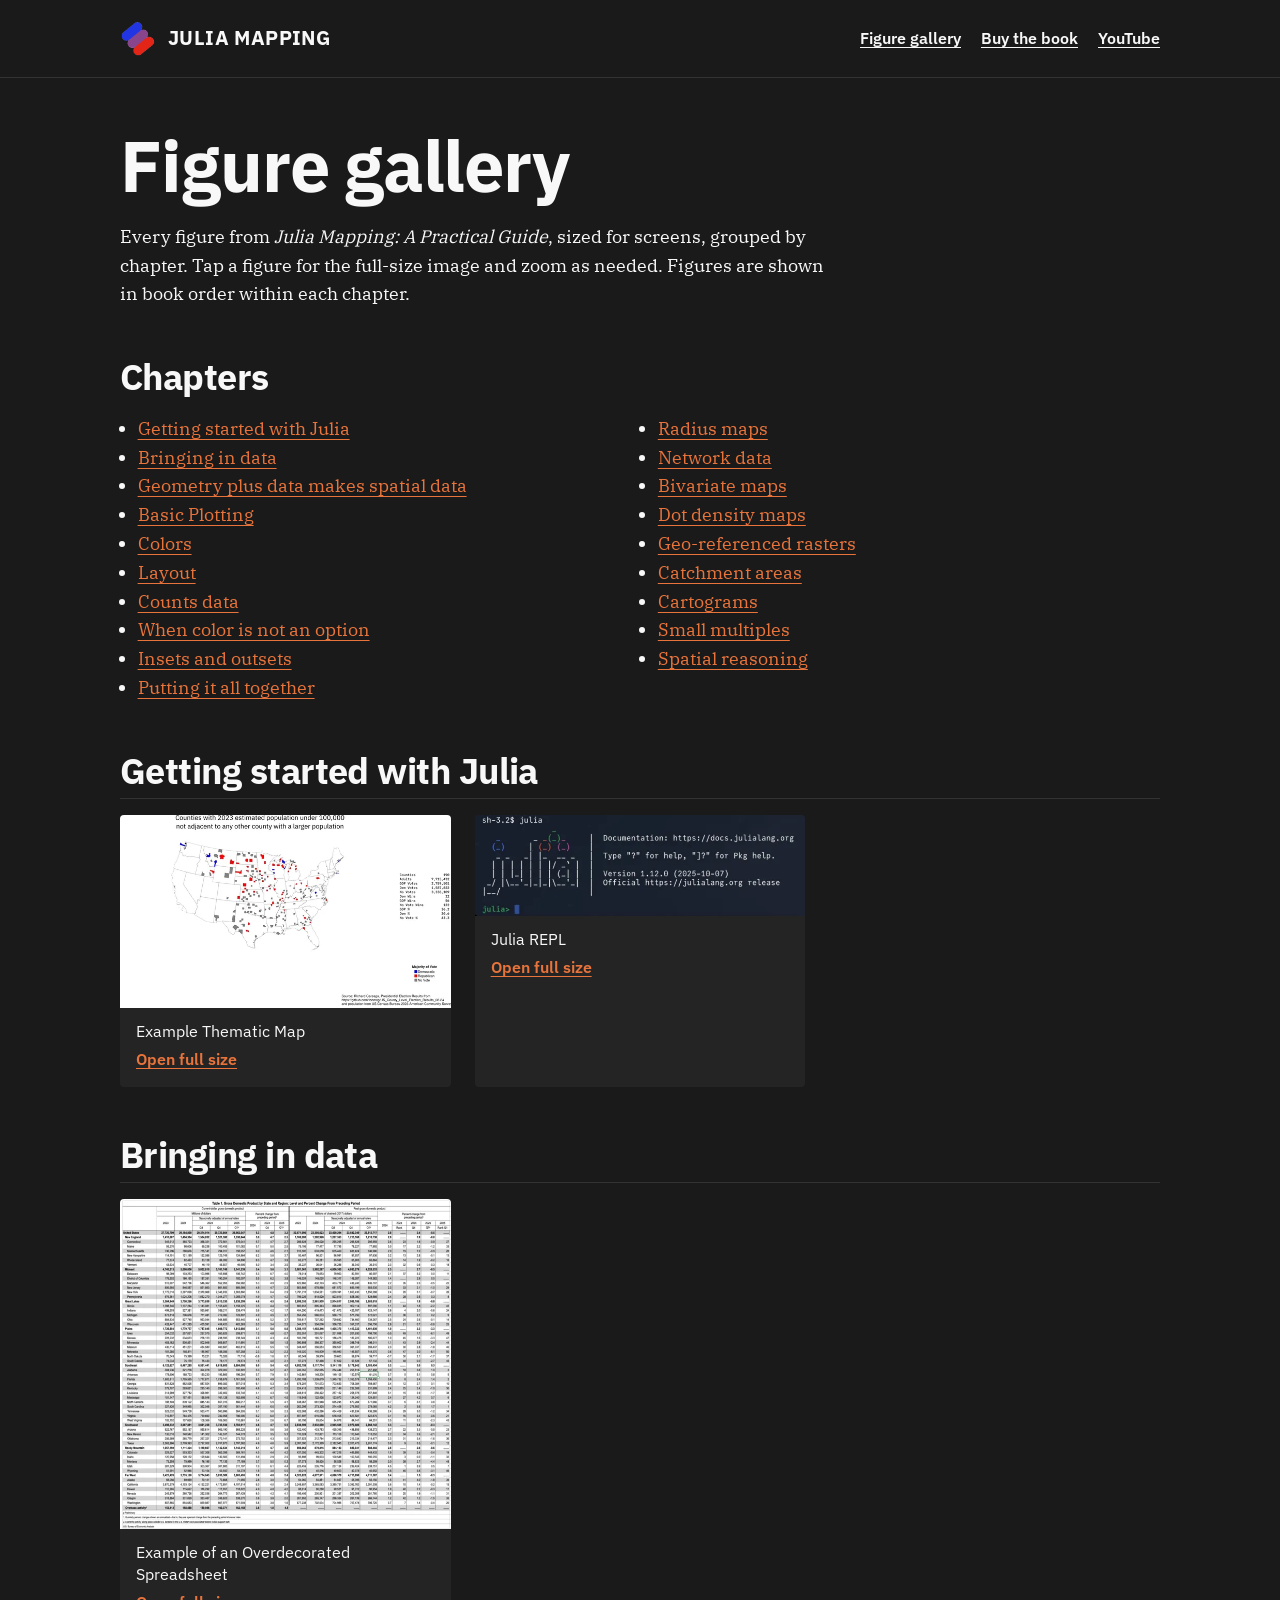
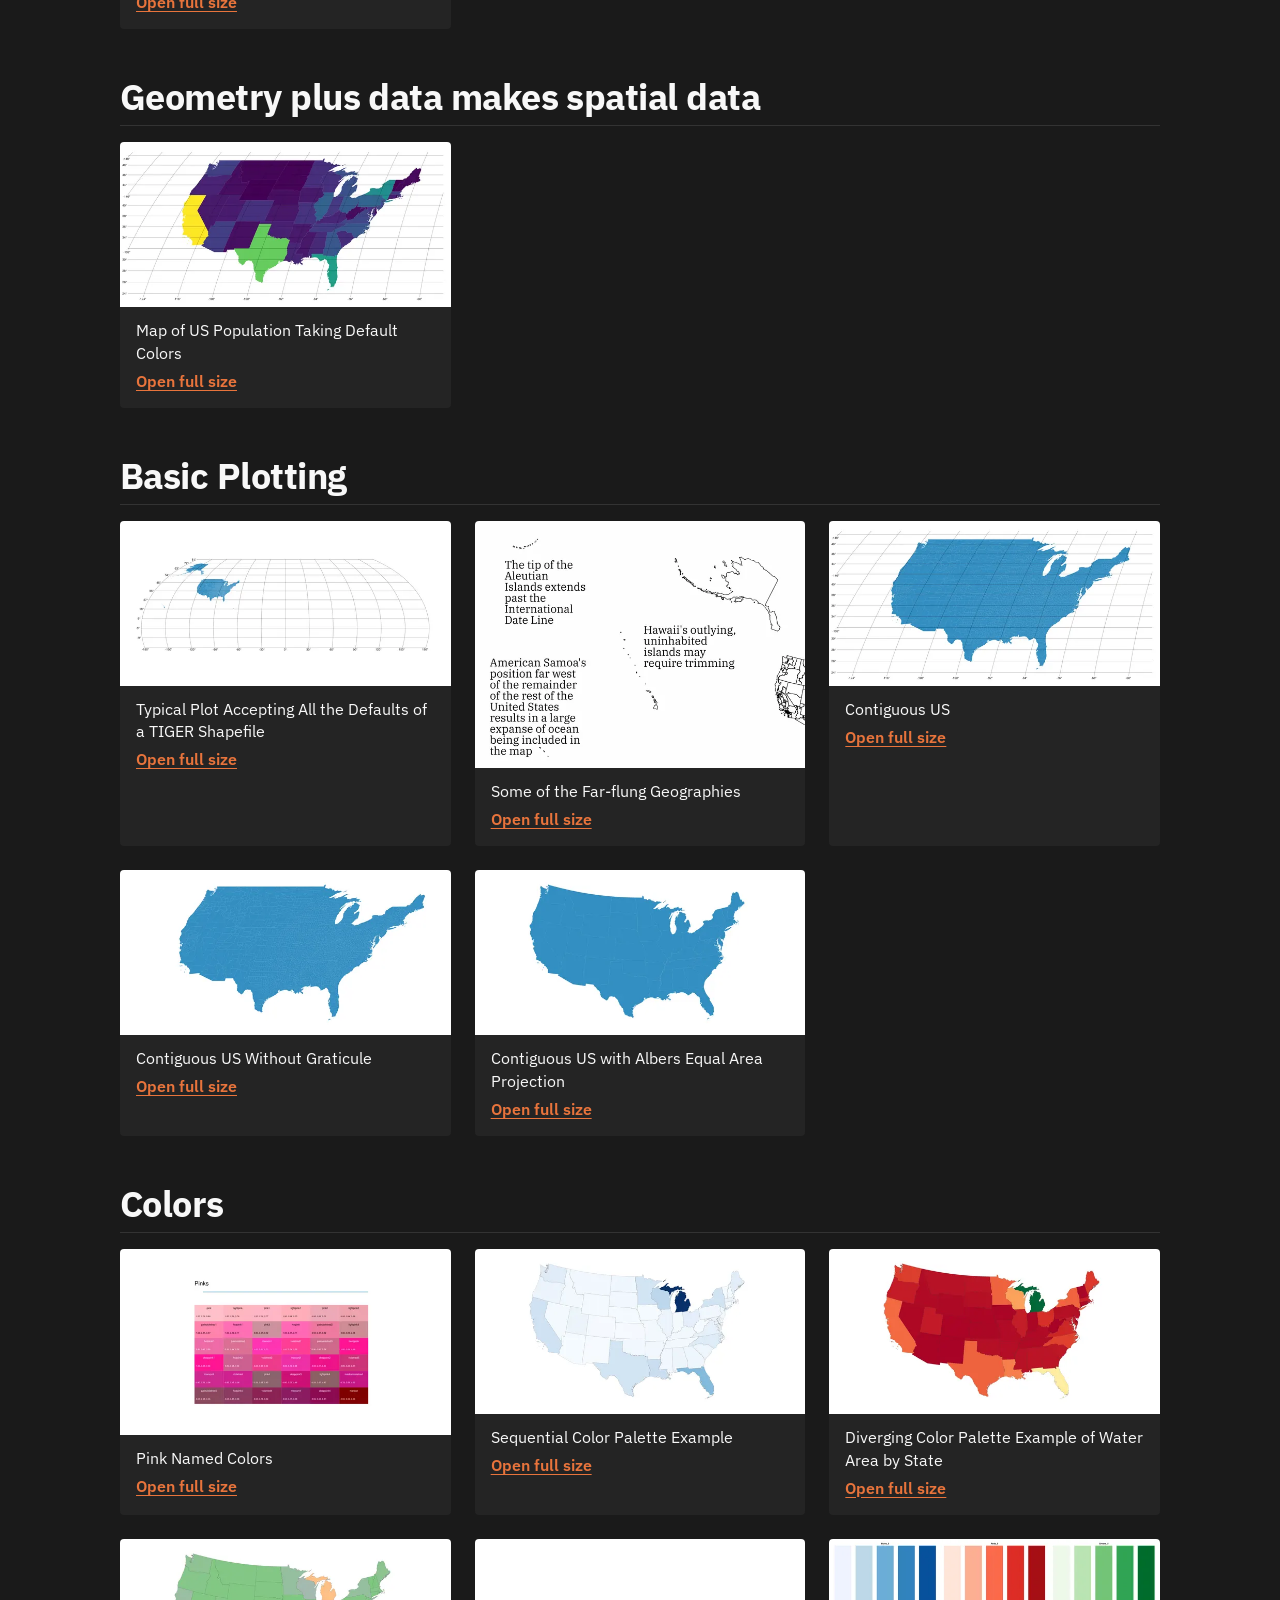
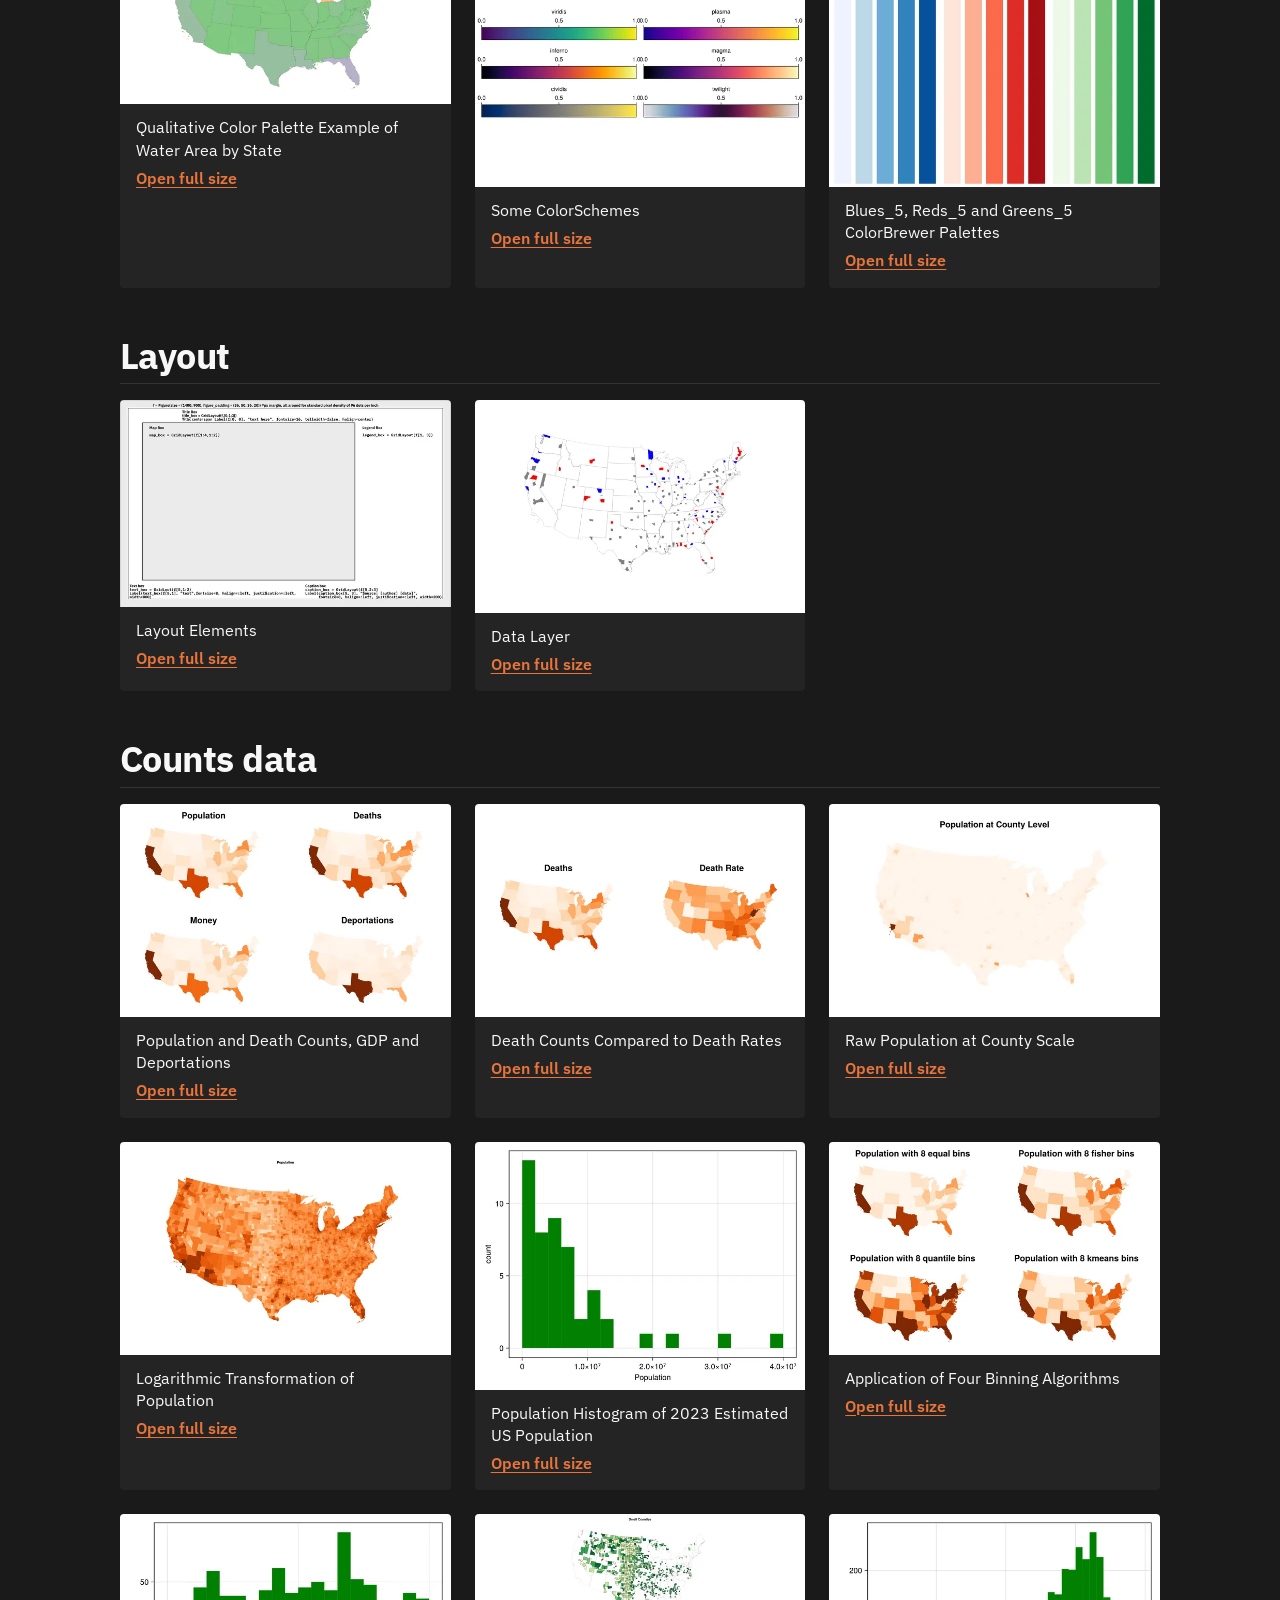
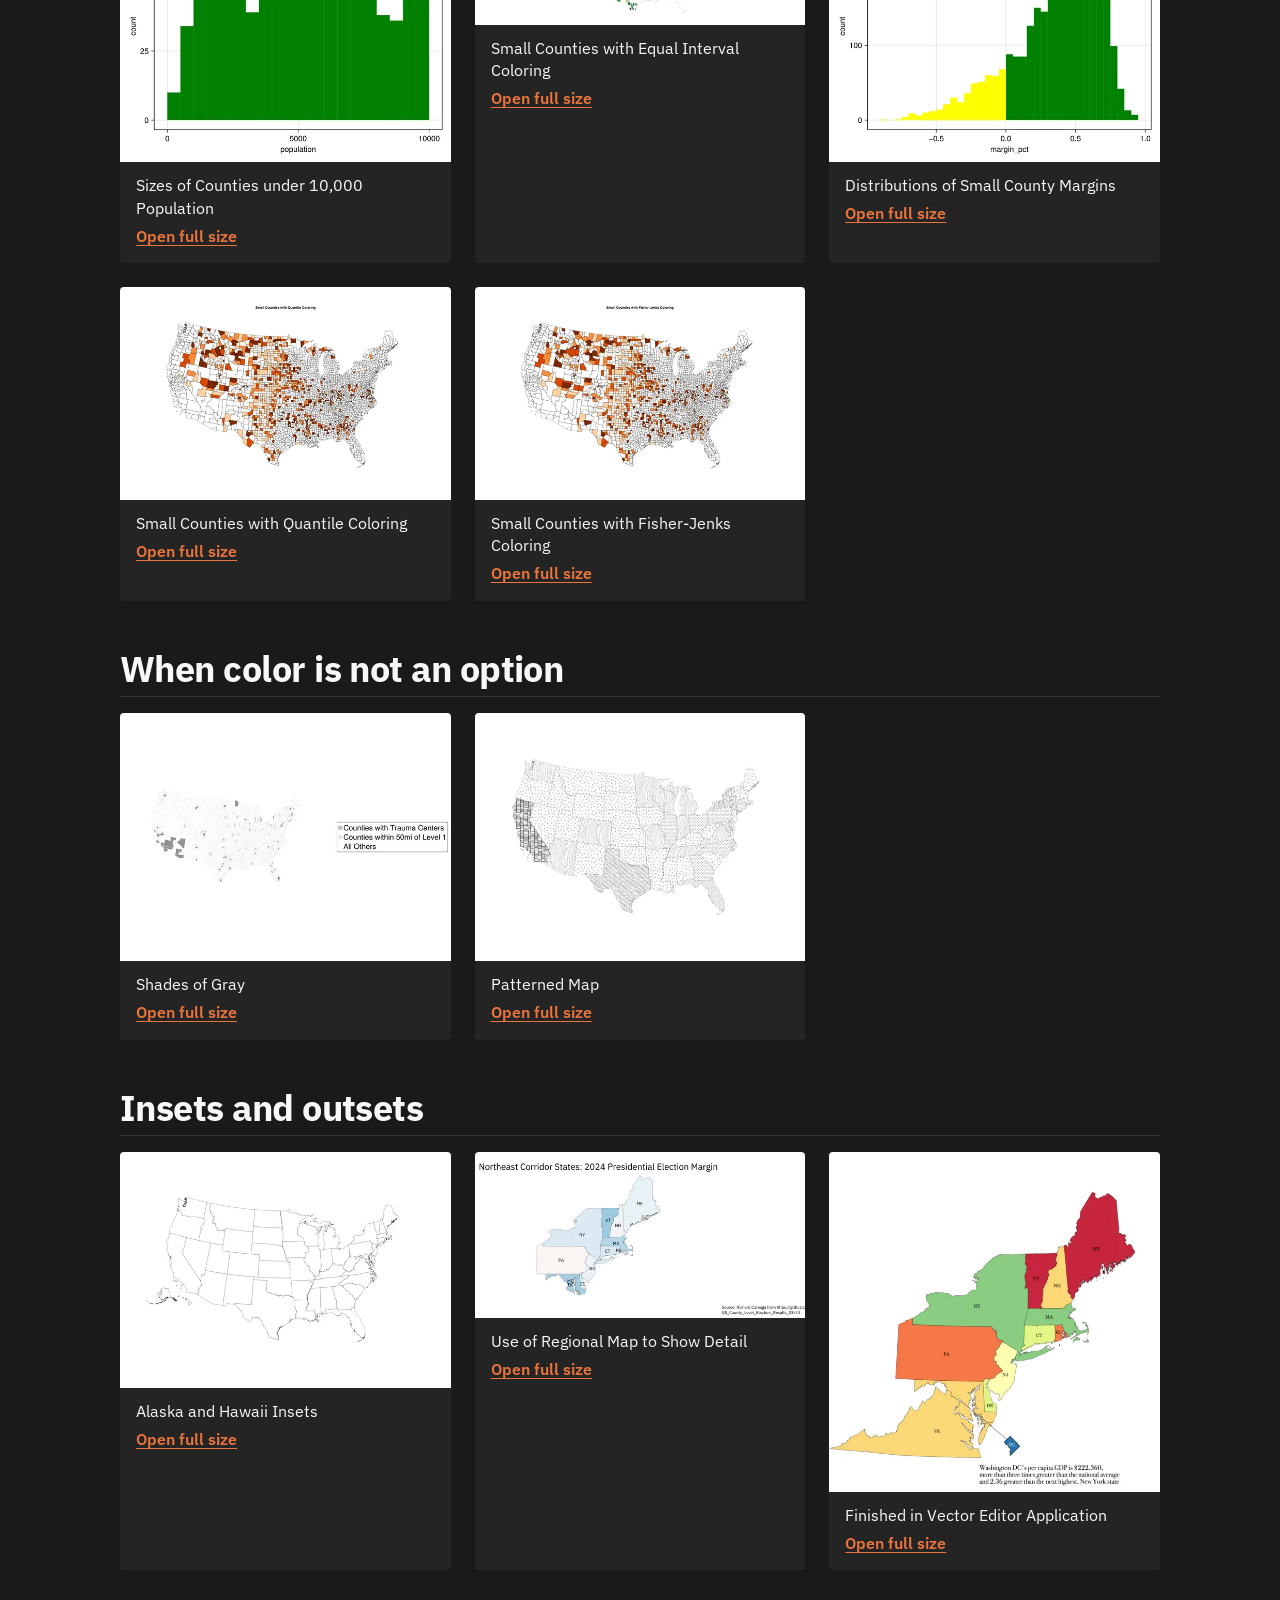
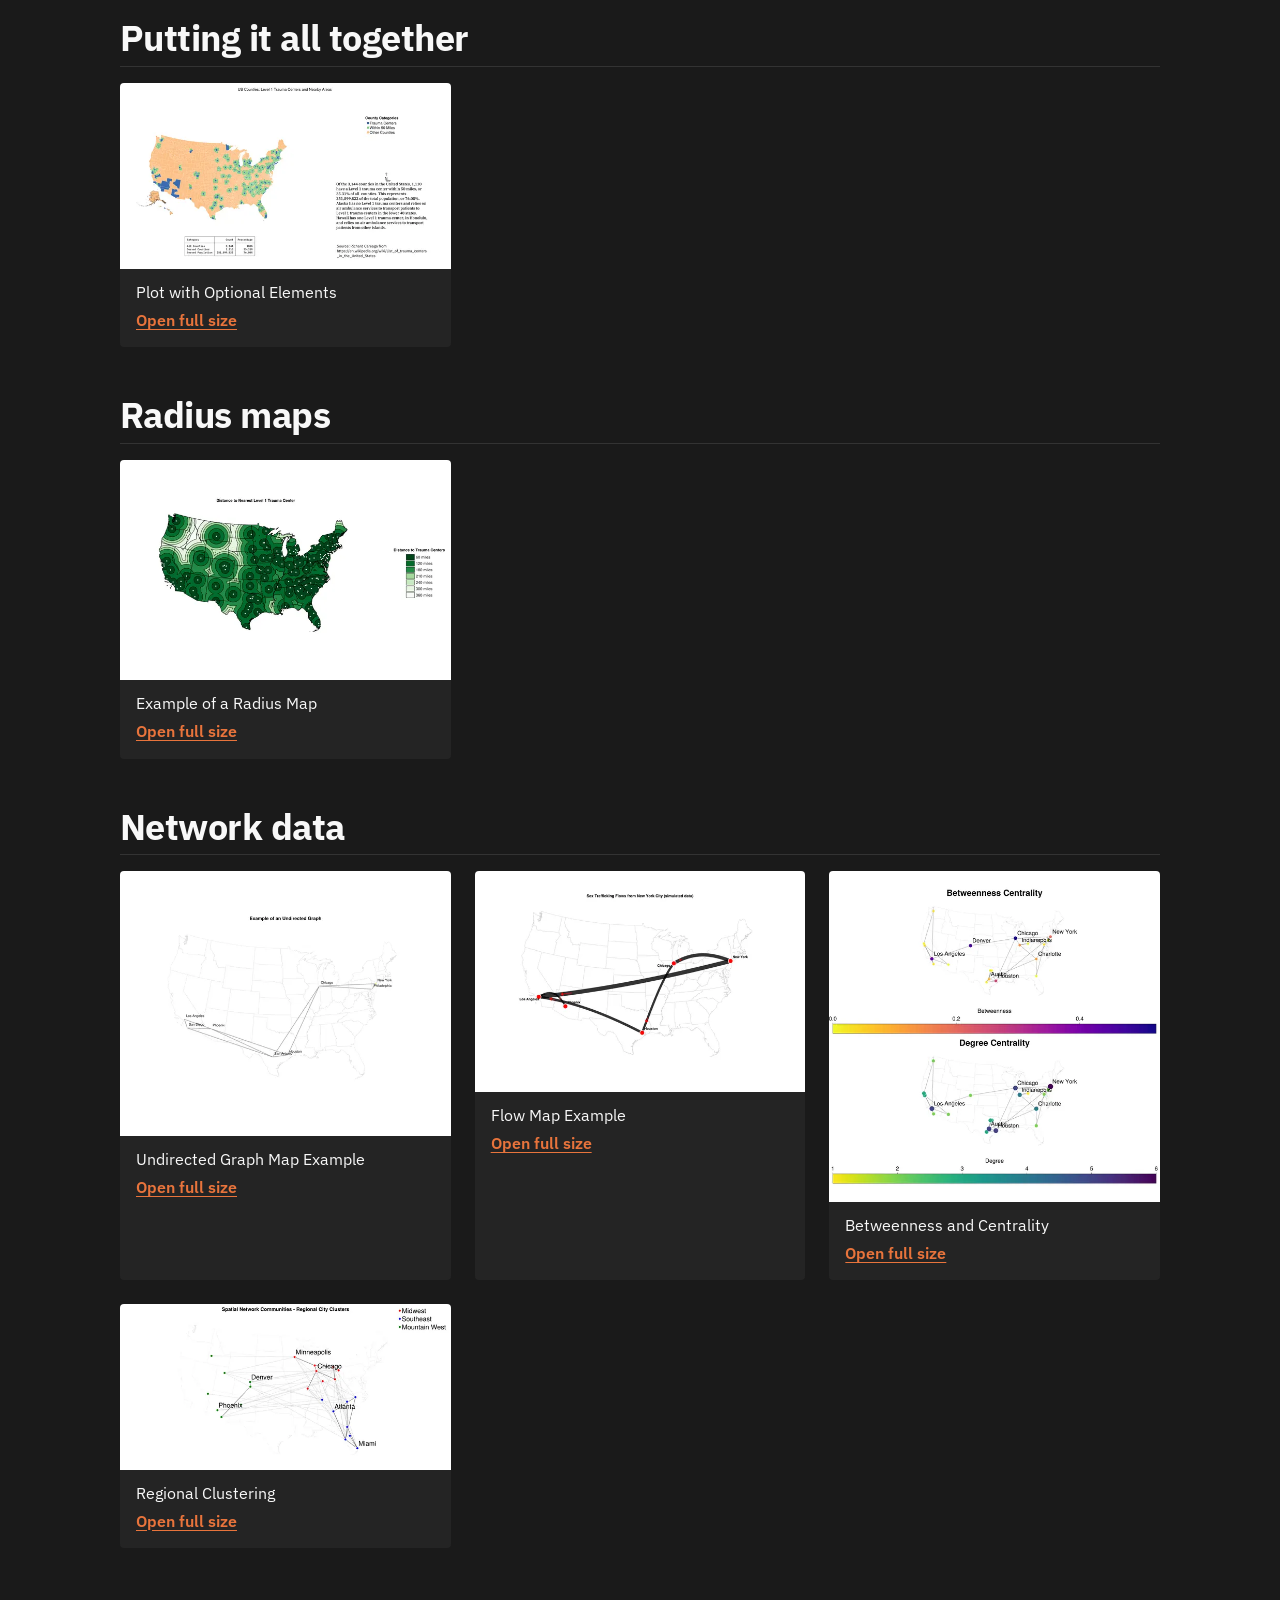
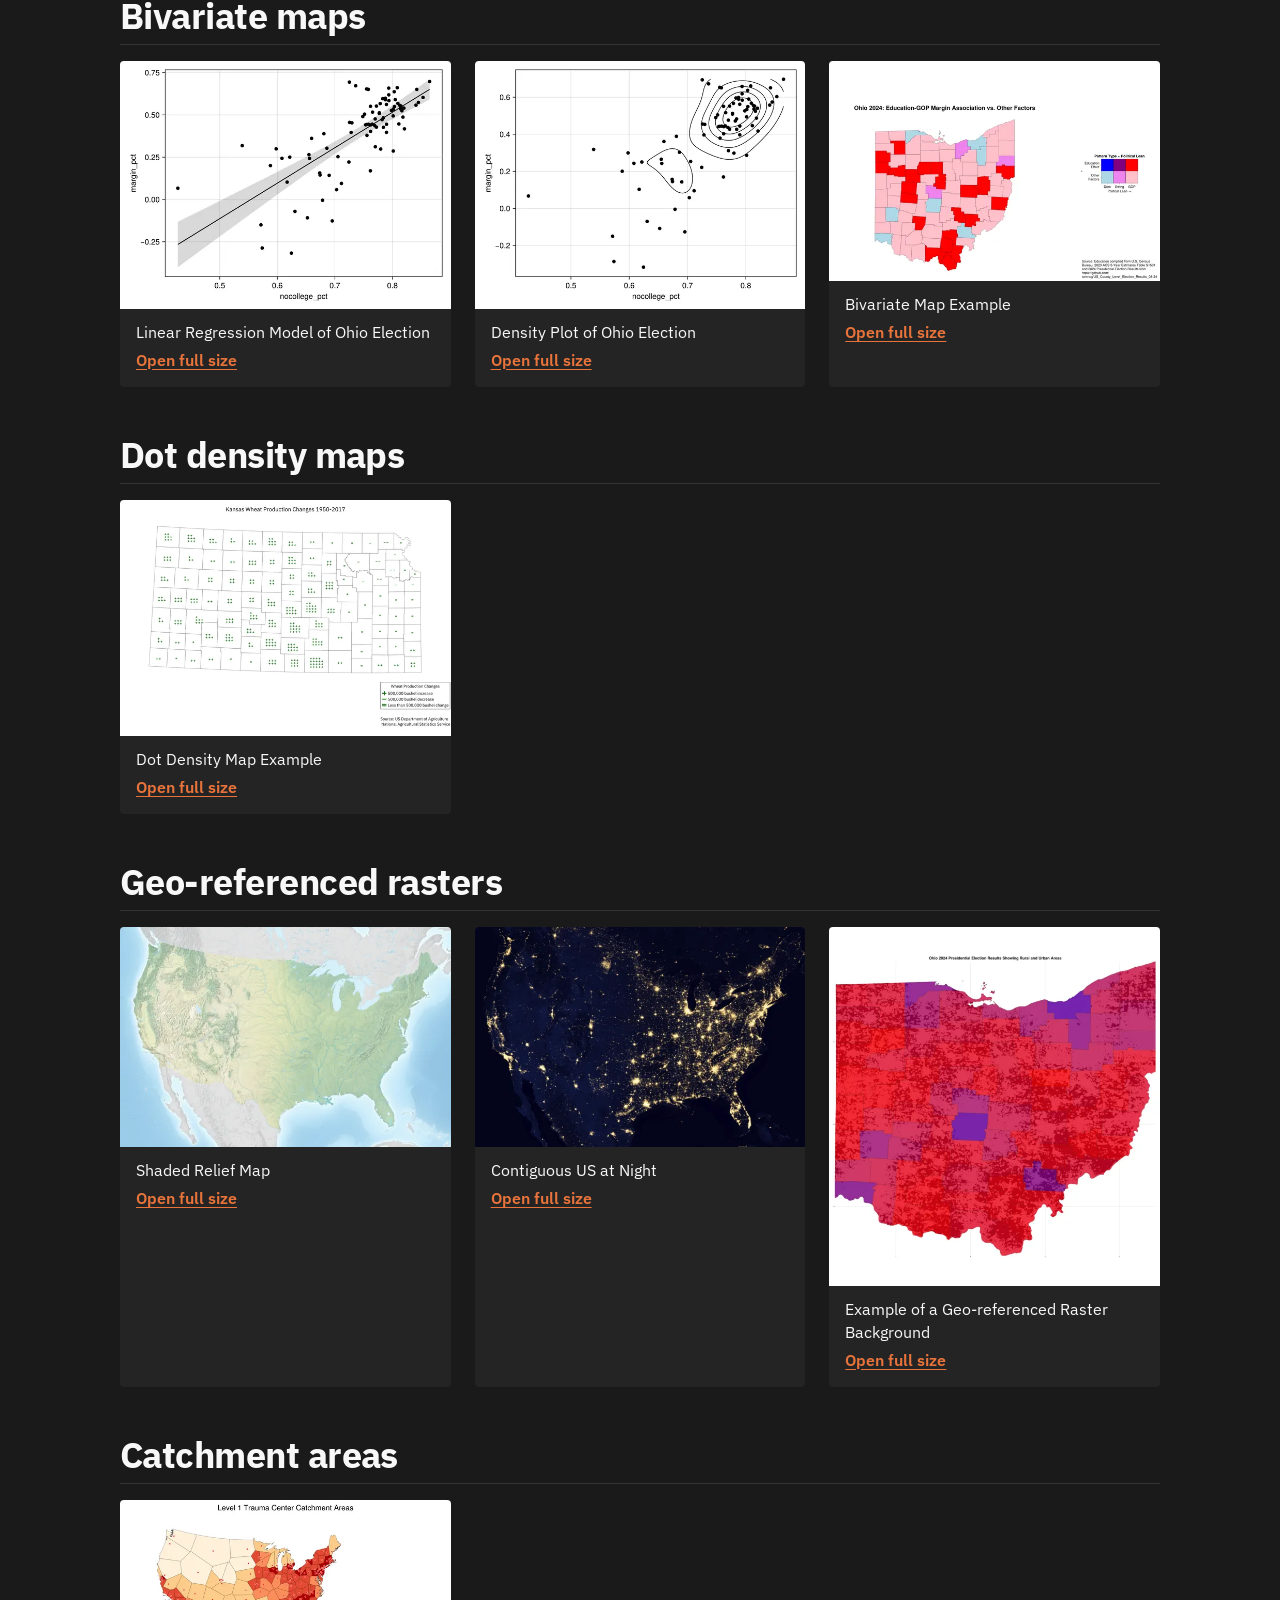
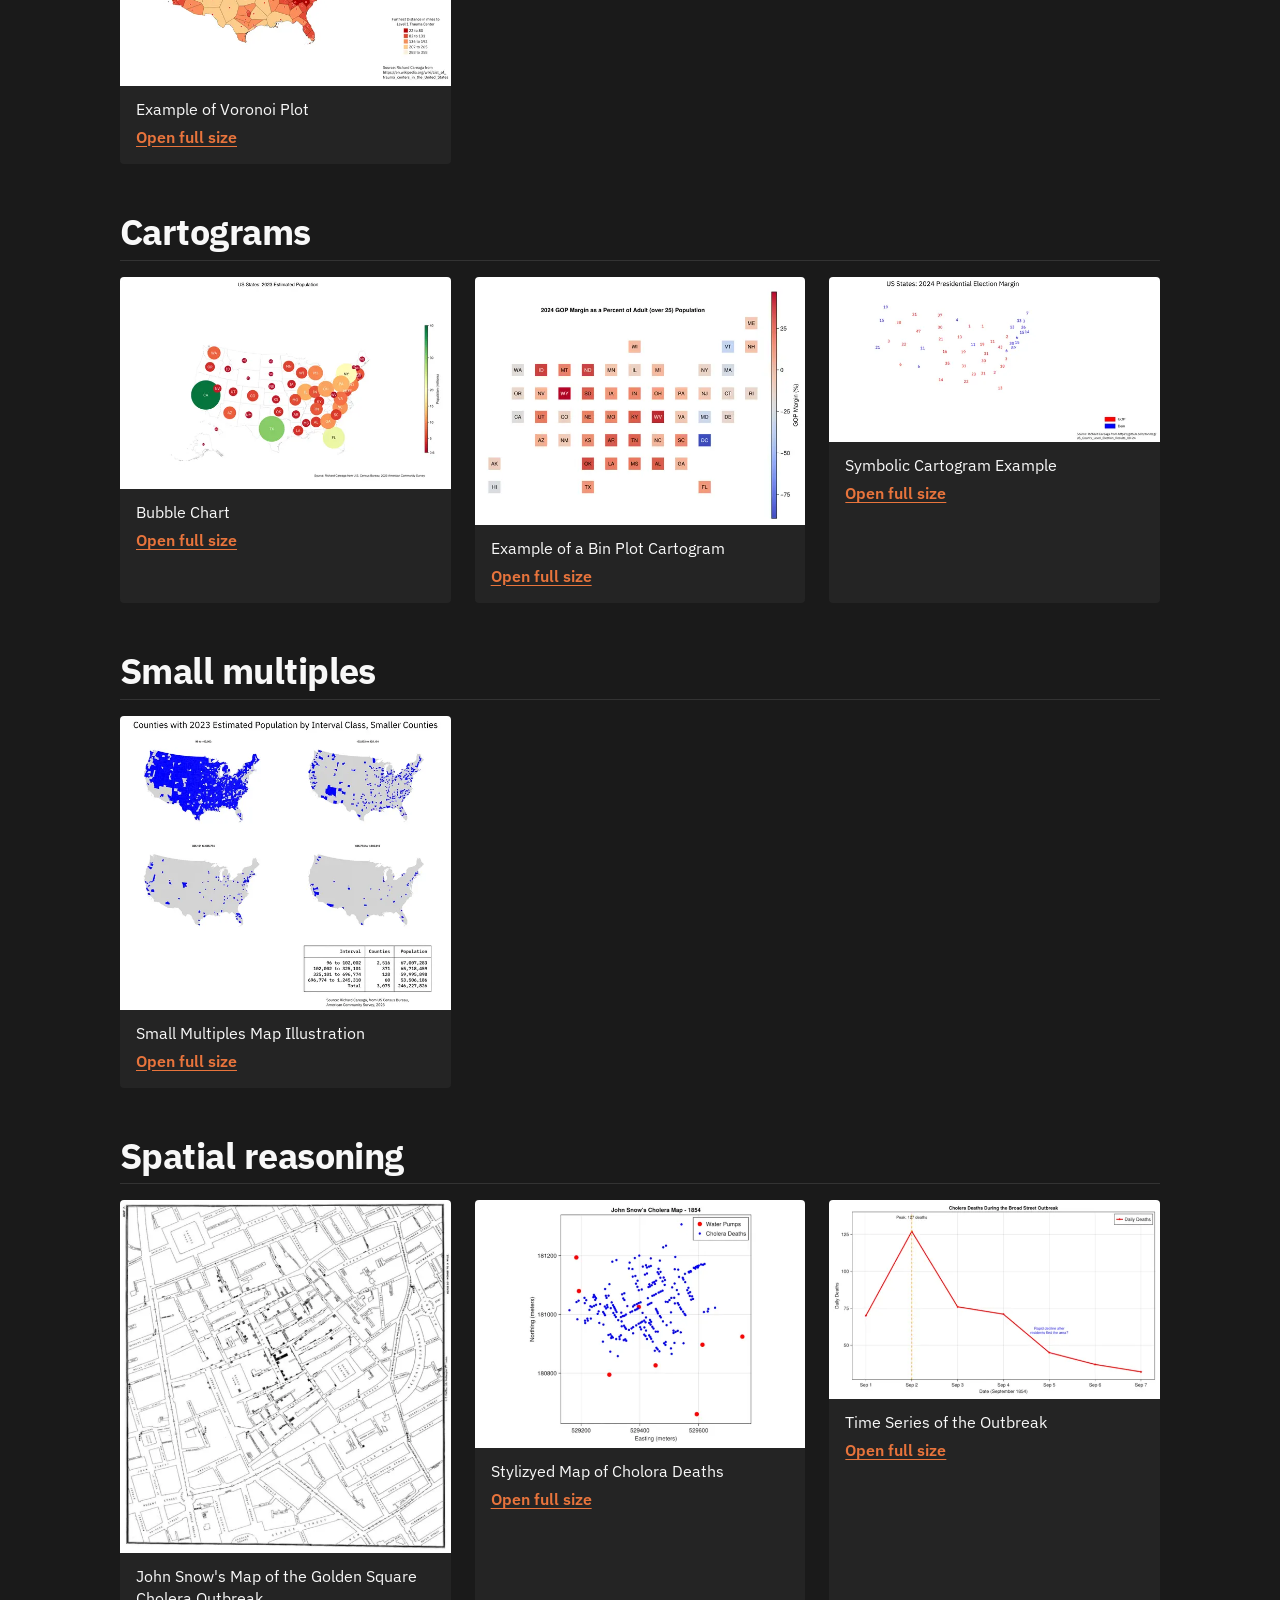
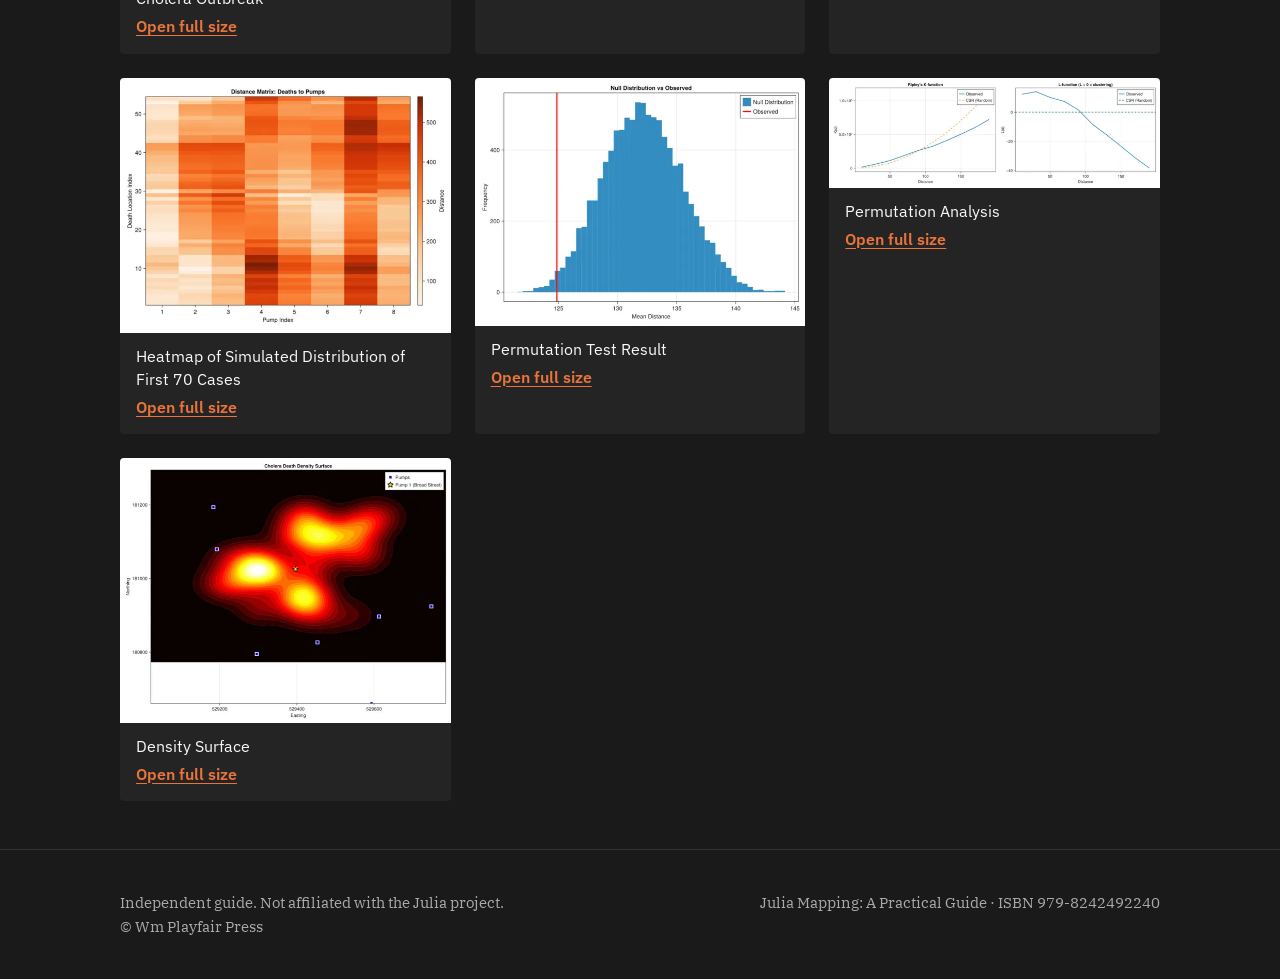
==== gallery.html @ 35c68e43 "Initial site: home page and figure gallery" ====
<!doctype html>
<html lang="en"><head><meta charset="utf-8">
<meta name="viewport" content="width=device-width,initial-scale=1">
<title>Figure gallery | Julia Mapping</title>
<meta name="description" content="Full-size figures from Julia Mapping: A Practical Guide, for readers who find the maps hard to see on a Kindle.">
<link rel="stylesheet" href="style.css">
<link rel="icon" href="img/mark.png">
</head><body>
<header class="top"><div class="wrap">
<a class="brand" href="index.html"><img src="img/mark.png" alt="">Julia Mapping</a>
<nav aria-label="Main"><a href="gallery.html">Figure gallery</a><a href="https://www.amazon.com/dp/B0GF22VCHV">Buy the book</a><a href="https://www.youtube.com/@JuliaMapping">YouTube</a></nav>
</div></header>
<main class="wrap">
<h1>Figure gallery</h1>
<p class="intro">Every figure from <em>Julia Mapping: A Practical Guide</em>, sized for screens, grouped by chapter. Tap a figure for the full-size image and zoom as needed. Figures are shown in book order within each chapter.</p>
<h2>Chapters</h2><ul class="toc"><li><a href="#getting-started-with-julia">Getting started with Julia</a></li><li><a href="#bringing-in-data">Bringing in data</a></li><li><a href="#geometry-plus-data-makes-spatial-data">Geometry plus data makes spatial data</a></li><li><a href="#basic-plotting">Basic Plotting</a></li><li><a href="#colors">Colors</a></li><li><a href="#layout">Layout</a></li><li><a href="#counts-data">Counts data</a></li><li><a href="#when-color-is-not-an-option">When color is not an option</a></li><li><a href="#insets-and-outsets">Insets and outsets</a></li><li><a href="#putting-it-all-together">Putting it all together</a></li><li><a href="#radius-maps">Radius maps</a></li><li><a href="#network-data">Network data</a></li><li><a href="#bivariate-maps">Bivariate maps</a></li><li><a href="#dot-density-maps">Dot density maps</a></li><li><a href="#geo-referenced-rasters">Geo-referenced rasters</a></li><li><a href="#catchment-areas">Catchment areas</a></li><li><a href="#cartograms">Cartograms</a></li><li><a href="#small-multiples">Small multiples</a></li><li><a href="#spatial-reasoning">Spatial reasoning</a></li></ul>
<section class="chapter" id="getting-started-with-julia"><h2>Getting started with Julia</h2><ul class="grid"><li><figure><a href="img/full/fig2.webp"><img src="img/thumb/fig2.webp" alt="Example Thematic Map" loading="lazy" width="640" height="373"></a>
<figcaption>Example Thematic Map<a href="img/full/fig2.webp">Open full size</a></figcaption></figure></li><li><figure><a href="img/full/fig3.webp"><img src="img/thumb/fig3.webp" alt="Julia REPL" loading="lazy" width="640" height="195"></a>
<figcaption>Julia REPL<a href="img/full/fig3.webp">Open full size</a></figcaption></figure></li></ul></section><section class="chapter" id="bringing-in-data"><h2>Bringing in data</h2><ul class="grid"><li><figure><a href="img/full/fig4.webp"><img src="img/thumb/fig4.webp" alt="Example of an Overdecorated Spreadsheet" loading="lazy" width="640" height="638"></a>
<figcaption>Example of an Overdecorated Spreadsheet<a href="img/full/fig4.webp">Open full size</a></figcaption></figure></li></ul></section><section class="chapter" id="geometry-plus-data-makes-spatial-data"><h2>Geometry plus data makes spatial data</h2><ul class="grid"><li><figure><a href="img/full/fig5.webp"><img src="img/thumb/fig5.webp" alt="Map of US Population Taking Default Colors" loading="lazy" width="640" height="320"></a>
<figcaption>Map of US Population Taking Default Colors<a href="img/full/fig5.webp">Open full size</a></figcaption></figure></li></ul></section><section class="chapter" id="basic-plotting"><h2>Basic Plotting</h2><ul class="grid"><li><figure><a href="img/full/fig6.webp"><img src="img/thumb/fig6.webp" alt="Typical Plot Accepting All the Defaults of a TIGER Shapefile" loading="lazy" width="640" height="320"></a>
<figcaption>Typical Plot Accepting All the Defaults of a TIGER Shapefile<a href="img/full/fig6.webp">Open full size</a></figcaption></figure></li><li><figure><a href="img/full/fig7.webp"><img src="img/thumb/fig7.webp" alt="Some of the Far-flung Geographies" loading="lazy" width="640" height="478"></a>
<figcaption>Some of the Far-flung Geographies<a href="img/full/fig7.webp">Open full size</a></figcaption></figure></li><li><figure><a href="img/full/fig8.webp"><img src="img/thumb/fig8.webp" alt="Contiguous US" loading="lazy" width="640" height="320"></a>
<figcaption>Contiguous US<a href="img/full/fig8.webp">Open full size</a></figcaption></figure></li><li><figure><a href="img/full/fig9.webp"><img src="img/thumb/fig9.webp" alt="Contiguous US Without Graticule" loading="lazy" width="640" height="320"></a>
<figcaption>Contiguous US Without Graticule<a href="img/full/fig9.webp">Open full size</a></figcaption></figure></li><li><figure><a href="img/full/fig10.webp"><img src="img/thumb/fig10.webp" alt="Contiguous US with Albers Equal Area Projection" loading="lazy" width="640" height="320"></a>
<figcaption>Contiguous US with Albers Equal Area Projection<a href="img/full/fig10.webp">Open full size</a></figcaption></figure></li></ul></section><section class="chapter" id="colors"><h2>Colors</h2><ul class="grid"><li><figure><a href="img/full/fig13.webp"><img src="img/thumb/fig13.webp" alt="Pink Named Colors" loading="lazy" width="640" height="360"></a>
<figcaption>Pink Named Colors<a href="img/full/fig13.webp">Open full size</a></figcaption></figure></li><li><figure><a href="img/full/fig14.webp"><img src="img/thumb/fig14.webp" alt="Sequential Color Palette Example" loading="lazy" width="640" height="320"></a>
<figcaption>Sequential Color Palette Example<a href="img/full/fig14.webp">Open full size</a></figcaption></figure></li><li><figure><a href="img/full/fig15.webp"><img src="img/thumb/fig15.webp" alt="Diverging Color Palette Example of Water Area by State" loading="lazy" width="640" height="320"></a>
<figcaption>Diverging Color Palette Example of Water Area by State<a href="img/full/fig15.webp">Open full size</a></figcaption></figure></li><li><figure><a href="img/full/fig16.webp"><img src="img/thumb/fig16.webp" alt="Qualitative Color Palette Example of Water Area by State" loading="lazy" width="640" height="320"></a>
<figcaption>Qualitative Color Palette Example of Water Area by State<a href="img/full/fig16.webp">Open full size</a></figcaption></figure></li><li><figure><a href="img/full/fig17.webp"><img src="img/thumb/fig17.webp" alt="Some ColorSchemes" loading="lazy" width="640" height="480"></a>
<figcaption>Some ColorSchemes<a href="img/full/fig17.webp">Open full size</a></figcaption></figure></li><li><figure><a href="img/full/fig18.webp"><img src="img/thumb/fig18.webp" alt="Blues_5, Reds_5 and Greens_5 ColorBrewer Palettes" loading="lazy" width="640" height="480"></a>
<figcaption>Blues_5, Reds_5 and Greens_5 ColorBrewer Palettes<a href="img/full/fig18.webp">Open full size</a></figcaption></figure></li></ul></section><section class="chapter" id="layout"><h2>Layout</h2><ul class="grid"><li><figure><a href="img/full/fig11.webp"><img src="img/thumb/fig11.webp" alt="Layout Elements" loading="lazy" width="640" height="400"></a>
<figcaption>Layout Elements<a href="img/full/fig11.webp">Open full size</a></figcaption></figure></li><li><figure><a href="img/full/fig12.webp"><img src="img/thumb/fig12.webp" alt="Data Layer" loading="lazy" width="640" height="412"></a>
<figcaption>Data Layer<a href="img/full/fig12.webp">Open full size</a></figcaption></figure></li></ul></section><section class="chapter" id="counts-data"><h2>Counts data</h2><ul class="grid"><li><figure><a href="img/full/fig19.webp"><img src="img/thumb/fig19.webp" alt="Population and Death Counts, GDP and Deportations" loading="lazy" width="640" height="412"></a>
<figcaption>Population and Death Counts, GDP and Deportations<a href="img/full/fig19.webp">Open full size</a></figcaption></figure></li><li><figure><a href="img/full/fig20.webp"><img src="img/thumb/fig20.webp" alt="Death Counts Compared to Death Rates" loading="lazy" width="640" height="412"></a>
<figcaption>Death Counts Compared to Death Rates<a href="img/full/fig20.webp">Open full size</a></figcaption></figure></li><li><figure><a href="img/full/fig21.webp"><img src="img/thumb/fig21.webp" alt="Raw Population at County Scale" loading="lazy" width="640" height="412"></a>
<figcaption>Raw Population at County Scale<a href="img/full/fig21.webp">Open full size</a></figcaption></figure></li><li><figure><a href="img/full/fig22.webp"><img src="img/thumb/fig22.webp" alt="Logarithmic Transformation of Population" loading="lazy" width="640" height="412"></a>
<figcaption>Logarithmic Transformation of Population<a href="img/full/fig22.webp">Open full size</a></figcaption></figure></li><li><figure><a href="img/full/fig23.webp"><img src="img/thumb/fig23.webp" alt="Population Histogram of 2023 Estimated US Population" loading="lazy" width="640" height="480"></a>
<figcaption>Population Histogram of 2023 Estimated US Population<a href="img/full/fig23.webp">Open full size</a></figcaption></figure></li><li><figure><a href="img/full/fig24.webp"><img src="img/thumb/fig24.webp" alt="Application of Four Binning Algorithms" loading="lazy" width="640" height="412"></a>
<figcaption>Application of Four Binning Algorithms<a href="img/full/fig24.webp">Open full size</a></figcaption></figure></li><li><figure><a href="img/full/fig25.webp"><img src="img/thumb/fig25.webp" alt="Sizes of Counties under 10,000 Population" loading="lazy" width="640" height="480"></a>
<figcaption>Sizes of Counties under 10,000 Population<a href="img/full/fig25.webp">Open full size</a></figcaption></figure></li><li><figure><a href="img/full/fig26.webp"><img src="img/thumb/fig26.webp" alt="Small Counties with Equal Interval Coloring" loading="lazy" width="640" height="213"></a>
<figcaption>Small Counties with Equal Interval Coloring<a href="img/full/fig26.webp">Open full size</a></figcaption></figure></li><li><figure><a href="img/full/fig27.webp"><img src="img/thumb/fig27.webp" alt="Distributions of Small County Margins" loading="lazy" width="640" height="480"></a>
<figcaption>Distributions of Small County Margins<a href="img/full/fig27.webp">Open full size</a></figcaption></figure></li><li><figure><a href="img/full/fig28.webp"><img src="img/thumb/fig28.webp" alt="Small Counties with Quantile Coloring" loading="lazy" width="640" height="412"></a>
<figcaption>Small Counties with Quantile Coloring<a href="img/full/fig28.webp">Open full size</a></figcaption></figure></li><li><figure><a href="img/full/fig29.webp"><img src="img/thumb/fig29.webp" alt="Small Counties with Fisher-Jenks Coloring" loading="lazy" width="640" height="412"></a>
<figcaption>Small Counties with Fisher-Jenks Coloring<a href="img/full/fig29.webp">Open full size</a></figcaption></figure></li></ul></section><section class="chapter" id="when-color-is-not-an-option"><h2>When color is not an option</h2><ul class="grid"><li><figure><a href="img/full/fig30.webp"><img src="img/thumb/fig30.webp" alt="Shades of Gray" loading="lazy" width="640" height="480"></a>
<figcaption>Shades of Gray<a href="img/full/fig30.webp">Open full size</a></figcaption></figure></li><li><figure><a href="img/full/fig31.webp"><img src="img/thumb/fig31.webp" alt="Patterned Map" loading="lazy" width="640" height="480"></a>
<figcaption>Patterned Map<a href="img/full/fig31.webp">Open full size</a></figcaption></figure></li></ul></section><section class="chapter" id="insets-and-outsets"><h2>Insets and outsets</h2><ul class="grid"><li><figure><a href="img/full/fig32.webp"><img src="img/thumb/fig32.webp" alt="Alaska and Hawaii Insets" loading="lazy" width="640" height="457"></a>
<figcaption>Alaska and Hawaii Insets<a href="img/full/fig32.webp">Open full size</a></figcaption></figure></li><li><figure><a href="img/full/fig33.webp"><img src="img/thumb/fig33.webp" alt="Use of Regional Map to Show Detail" loading="lazy" width="640" height="320"></a>
<figcaption>Use of Regional Map to Show Detail<a href="img/full/fig33.webp">Open full size</a></figcaption></figure></li><li><figure><a href="img/full/fig34.webp"><img src="img/thumb/fig34.webp" alt="Finished in Vector Editor Application" loading="lazy" width="640" height="657"></a>
<figcaption>Finished in Vector Editor Application<a href="img/full/fig34.webp">Open full size</a></figcaption></figure></li></ul></section><section class="chapter" id="putting-it-all-together"><h2>Putting it all together</h2><ul class="grid"><li><figure><a href="img/full/fig35.webp"><img src="img/thumb/fig35.webp" alt="Plot with Optional Elements" loading="lazy" width="640" height="360"></a>
<figcaption>Plot with Optional Elements<a href="img/full/fig35.webp">Open full size</a></figcaption></figure></li></ul></section><section class="chapter" id="radius-maps"><h2>Radius maps</h2><ul class="grid"><li><figure><a href="img/full/fig36.webp"><img src="img/thumb/fig36.webp" alt="Example of a Radius Map" loading="lazy" width="640" height="427"></a>
<figcaption>Example of a Radius Map<a href="img/full/fig36.webp">Open full size</a></figcaption></figure></li></ul></section><section class="chapter" id="network-data"><h2>Network data</h2><ul class="grid"><li><figure><a href="img/full/fig37.webp"><img src="img/thumb/fig37.webp" alt="Undirected Graph Map Example" loading="lazy" width="640" height="512"></a>
<figcaption>Undirected Graph Map Example<a href="img/full/fig37.webp">Open full size</a></figcaption></figure></li><li><figure><a href="img/full/fig38.webp"><img src="img/thumb/fig38.webp" alt="Flow Map Example" loading="lazy" width="640" height="427"></a>
<figcaption>Flow Map Example<a href="img/full/fig38.webp">Open full size</a></figcaption></figure></li><li><figure><a href="img/full/fig39.webp"><img src="img/thumb/fig39.webp" alt="Betweenness and Centrality" loading="lazy" width="640" height="640"></a>
<figcaption>Betweenness and Centrality<a href="img/full/fig39.webp">Open full size</a></figcaption></figure></li><li><figure><a href="img/full/fig40.webp"><img src="img/thumb/fig40.webp" alt="Regional Clustering" loading="lazy" width="640" height="320"></a>
<figcaption>Regional Clustering<a href="img/full/fig40.webp">Open full size</a></figcaption></figure></li></ul></section><section class="chapter" id="bivariate-maps"><h2>Bivariate maps</h2><ul class="grid"><li><figure><a href="img/full/fig41.webp"><img src="img/thumb/fig41.webp" alt="Linear Regression Model of Ohio Election" loading="lazy" width="640" height="480"></a>
<figcaption>Linear Regression Model of Ohio Election<a href="img/full/fig41.webp">Open full size</a></figcaption></figure></li><li><figure><a href="img/full/fig42.webp"><img src="img/thumb/fig42.webp" alt="Density Plot of Ohio Election" loading="lazy" width="640" height="480"></a>
<figcaption>Density Plot of Ohio Election<a href="img/full/fig42.webp">Open full size</a></figcaption></figure></li><li><figure><a href="img/full/fig43.webp"><img src="img/thumb/fig43.webp" alt="Bivariate Map Example" loading="lazy" width="640" height="427"></a>
<figcaption>Bivariate Map Example<a href="img/full/fig43.webp">Open full size</a></figcaption></figure></li></ul></section><section class="chapter" id="dot-density-maps"><h2>Dot density maps</h2><ul class="grid"><li><figure><a href="img/full/fig44.webp"><img src="img/thumb/fig44.webp" alt="Dot Density Map Example" loading="lazy" width="640" height="457"></a>
<figcaption>Dot Density Map Example<a href="img/full/fig44.webp">Open full size</a></figcaption></figure></li></ul></section><section class="chapter" id="geo-referenced-rasters"><h2>Geo-referenced rasters</h2><ul class="grid"><li><figure><a href="img/full/fig45.webp"><img src="img/thumb/fig45.webp" alt="Shaded Relief Map" loading="lazy" width="640" height="427"></a>
<figcaption>Shaded Relief Map<a href="img/full/fig45.webp">Open full size</a></figcaption></figure></li><li><figure><a href="img/full/fig46.webp"><img src="img/thumb/fig46.webp" alt="Contiguous US at Night" loading="lazy" width="640" height="427"></a>
<figcaption>Contiguous US at Night<a href="img/full/fig46.webp">Open full size</a></figcaption></figure></li><li><figure><a href="img/full/fig47.webp"><img src="img/thumb/fig47.webp" alt="Example of a Geo-referenced Raster Background" loading="lazy" width="640" height="696"></a>
<figcaption>Example of a Geo-referenced Raster Background<a href="img/full/fig47.webp">Open full size</a></figcaption></figure></li></ul></section><section class="chapter" id="catchment-areas"><h2>Catchment areas</h2><ul class="grid"><li><figure><a href="img/full/fig48.webp"><img src="img/thumb/fig48.webp" alt="Example of Voronoi Plot" loading="lazy" width="640" height="360"></a>
<figcaption>Example of Voronoi Plot<a href="img/full/fig48.webp">Open full size</a></figcaption></figure></li></ul></section><section class="chapter" id="cartograms"><h2>Cartograms</h2><ul class="grid"><li><figure><a href="img/full/fig49.webp"><img src="img/thumb/fig49.webp" alt="Bubble Chart" loading="lazy" width="640" height="412"></a>
<figcaption>Bubble Chart<a href="img/full/fig49.webp">Open full size</a></figcaption></figure></li><li><figure><a href="img/full/fig50.webp"><img src="img/thumb/fig50.webp" alt="Example of a Bin Plot Cartogram" loading="lazy" width="640" height="480"></a>
<figcaption>Example of a Bin Plot Cartogram<a href="img/full/fig50.webp">Open full size</a></figcaption></figure></li><li><figure><a href="img/full/fig51.webp"><img src="img/thumb/fig51.webp" alt="Symbolic Cartogram Example" loading="lazy" width="640" height="320"></a>
<figcaption>Symbolic Cartogram Example<a href="img/full/fig51.webp">Open full size</a></figcaption></figure></li></ul></section><section class="chapter" id="small-multiples"><h2>Small multiples</h2><ul class="grid"><li><figure><a href="img/full/fig52.webp"><img src="img/thumb/fig52.webp" alt="Small Multiples Map Illustration" loading="lazy" width="640" height="569"></a>
<figcaption>Small Multiples Map Illustration<a href="img/full/fig52.webp">Open full size</a></figcaption></figure></li></ul></section><section class="chapter" id="spatial-reasoning"><h2>Spatial reasoning</h2><ul class="grid"><li><figure><a href="img/full/fig53.webp"><img src="img/thumb/fig53.webp" alt="John Snow&#x27;s Map of the Golden Square Cholera Outbreak" loading="lazy" width="640" height="682"></a>
<figcaption>John Snow&#x27;s Map of the Golden Square Cholera Outbreak<a href="img/full/fig53.webp">Open full size</a></figcaption></figure></li><li><figure><a href="img/full/fig54.webp"><img src="img/thumb/fig54.webp" alt="Stylizyed Map of Cholora Deaths" loading="lazy" width="640" height="480"></a>
<figcaption>Stylizyed Map of Cholora Deaths<a href="img/full/fig54.webp">Open full size</a></figcaption></figure></li><li><figure><a href="img/full/fig55.webp"><img src="img/thumb/fig55.webp" alt="Time Series of the Outbreak" loading="lazy" width="640" height="384"></a>
<figcaption>Time Series of the Outbreak<a href="img/full/fig55.webp">Open full size</a></figcaption></figure></li><li><figure><a href="img/full/fig56.webp"><img src="img/thumb/fig56.webp" alt="Heatmap of Simulated Distribution of First 70 Cases" loading="lazy" width="640" height="495"></a>
<figcaption>Heatmap of Simulated Distribution of First 70 Cases<a href="img/full/fig56.webp">Open full size</a></figcaption></figure></li><li><figure><a href="img/full/fig57.webp"><img src="img/thumb/fig57.webp" alt="Permutation Test Result" loading="lazy" width="640" height="480"></a>
<figcaption>Permutation Test Result<a href="img/full/fig57.webp">Open full size</a></figcaption></figure></li><li><figure><a href="img/full/fig58.webp"><img src="img/thumb/fig58.webp" alt="Permutation Analysis" loading="lazy" width="640" height="213"></a>
<figcaption>Permutation Analysis<a href="img/full/fig58.webp">Open full size</a></figcaption></figure></li><li><figure><a href="img/full/fig59.webp"><img src="img/thumb/fig59.webp" alt="Density Surface" loading="lazy" width="640" height="512"></a>
<figcaption>Density Surface<a href="img/full/fig59.webp">Open full size</a></figcaption></figure></li></ul></section>
</main>
<footer><div class="wrap">
<div>Independent guide. Not affiliated with the Julia project.<br>&copy; Wm Playfair Press</div>
<div>Julia Mapping: A Practical Guide &middot; ISBN 979-8242492240</div>
</div></footer>
</body></html>
---- style.css ----
@font-face{font-family:"IBM Plex Sans";font-weight:400;src:url(fonts/ibm-plex-sans-400.woff2) format("woff2");font-display:swap}
@font-face{font-family:"IBM Plex Sans";font-weight:600;src:url(fonts/ibm-plex-sans-600.woff2) format("woff2");font-display:swap}
@font-face{font-family:"IBM Plex Sans";font-weight:700;src:url(fonts/ibm-plex-sans-700.woff2) format("woff2");font-display:swap}
@font-face{font-family:"IBM Plex Serif";font-weight:400;src:url(fonts/ibm-plex-serif-400.woff2) format("woff2");font-display:swap}
@font-face{font-family:"IBM Plex Serif";font-weight:600;src:url(fonts/ibm-plex-serif-600.woff2) format("woff2");font-display:swap}

:root{--dark:#1a1a1a;--light:#f8f8f8;--accent:#e8743c;--muted:#6b6b6b;--rule:#d8d8d8;
  --sans:"IBM Plex Sans",system-ui,sans-serif;--serif:"IBM Plex Serif",Georgia,serif}
*{box-sizing:border-box}
body{margin:0;background:var(--dark);color:var(--light);font:400 1.125rem/1.6 var(--serif)}
a{color:var(--accent);text-underline-offset:.2em}
a:focus-visible{outline:3px solid var(--accent);outline-offset:3px}
.wrap{max-width:68rem;margin:0 auto;padding:0 1.5rem}
header.top{padding:1.25rem 0;border-bottom:1px solid #333}
header.top .wrap{display:flex;align-items:center;gap:1rem;flex-wrap:wrap;justify-content:space-between}
.brand{display:flex;align-items:center;gap:.75rem;color:var(--light);text-decoration:none;font:700 1.25rem/1 var(--sans);text-transform:uppercase;letter-spacing:.02em}
.brand img{width:36px;height:auto}
nav a{font:600 1rem var(--sans);margin-left:1.25rem;color:var(--light)}
h1,h2,h3{font-family:var(--sans);line-height:1.1;letter-spacing:-.015em}
h1{font-size:clamp(2.4rem,6vw,4.5rem);margin:0 0 .5rem;font-weight:700}
h2{font-size:clamp(1.6rem,3.5vw,2.25rem);font-weight:700;margin:3rem 0 1rem}
.hero{display:grid;gap:2.5rem;padding:3.5rem 0;align-items:center}
@media(min-width:800px){.hero{grid-template-columns:1.2fr .8fr}}
.hero img{width:100%;max-width:26rem;height:auto;border-radius:4px;justify-self:center}
.sub{font:400 1.5rem/1.35 var(--sans);color:#ddd;margin:0 0 1.5rem}
.btn{display:inline-block;background:var(--accent);color:var(--dark);font:700 1.125rem var(--sans);padding:.85rem 1.5rem;border-radius:4px;text-decoration:none}
.btn:hover{filter:brightness(1.1)}
.btn.alt{background:none;color:var(--light);border:2px solid #555;margin-left:.75rem}
main.wrap{padding-top:3rem}
section.band{background:var(--light);color:var(--dark);padding:1rem 0 3rem}
section.band a{color:#b4450f}
section.band .muted{color:var(--muted)}
.cols{display:grid;gap:1.5rem}
@media(min-width:800px){.cols{grid-template-columns:repeat(3,1fr)}}
.cols p{margin:.25rem 0}
footer{padding:2.5rem 0;color:#aaa;font-size:.95rem;border-top:1px solid #333;margin-top:3rem}
footer .wrap{display:flex;flex-wrap:wrap;gap:1rem 2rem;justify-content:space-between}
.pub{display:flex;gap:.75rem;align-items:center}
/* gallery */
.intro{max-width:44rem}
.chapter h2{border-bottom:1px solid #333;padding-bottom:.5rem}
.grid{list-style:none;margin:0;padding:0;display:grid;gap:1.5rem;grid-template-columns:repeat(auto-fill,minmax(16rem,1fr))}
.grid figure{margin:0;background:#242424;border-radius:4px;overflow:hidden;height:100%}
.grid img{display:block;width:100%;height:auto;background:#fff}
.grid figcaption{padding:.75rem 1rem 1rem;font:400 1rem/1.4 var(--sans)}
.grid figcaption a{display:block;margin-top:.35rem;font-weight:600}
.toc{columns:2 18rem;padding-left:1.1rem}
.fig-view img{max-width:100%;height:auto;background:#fff}
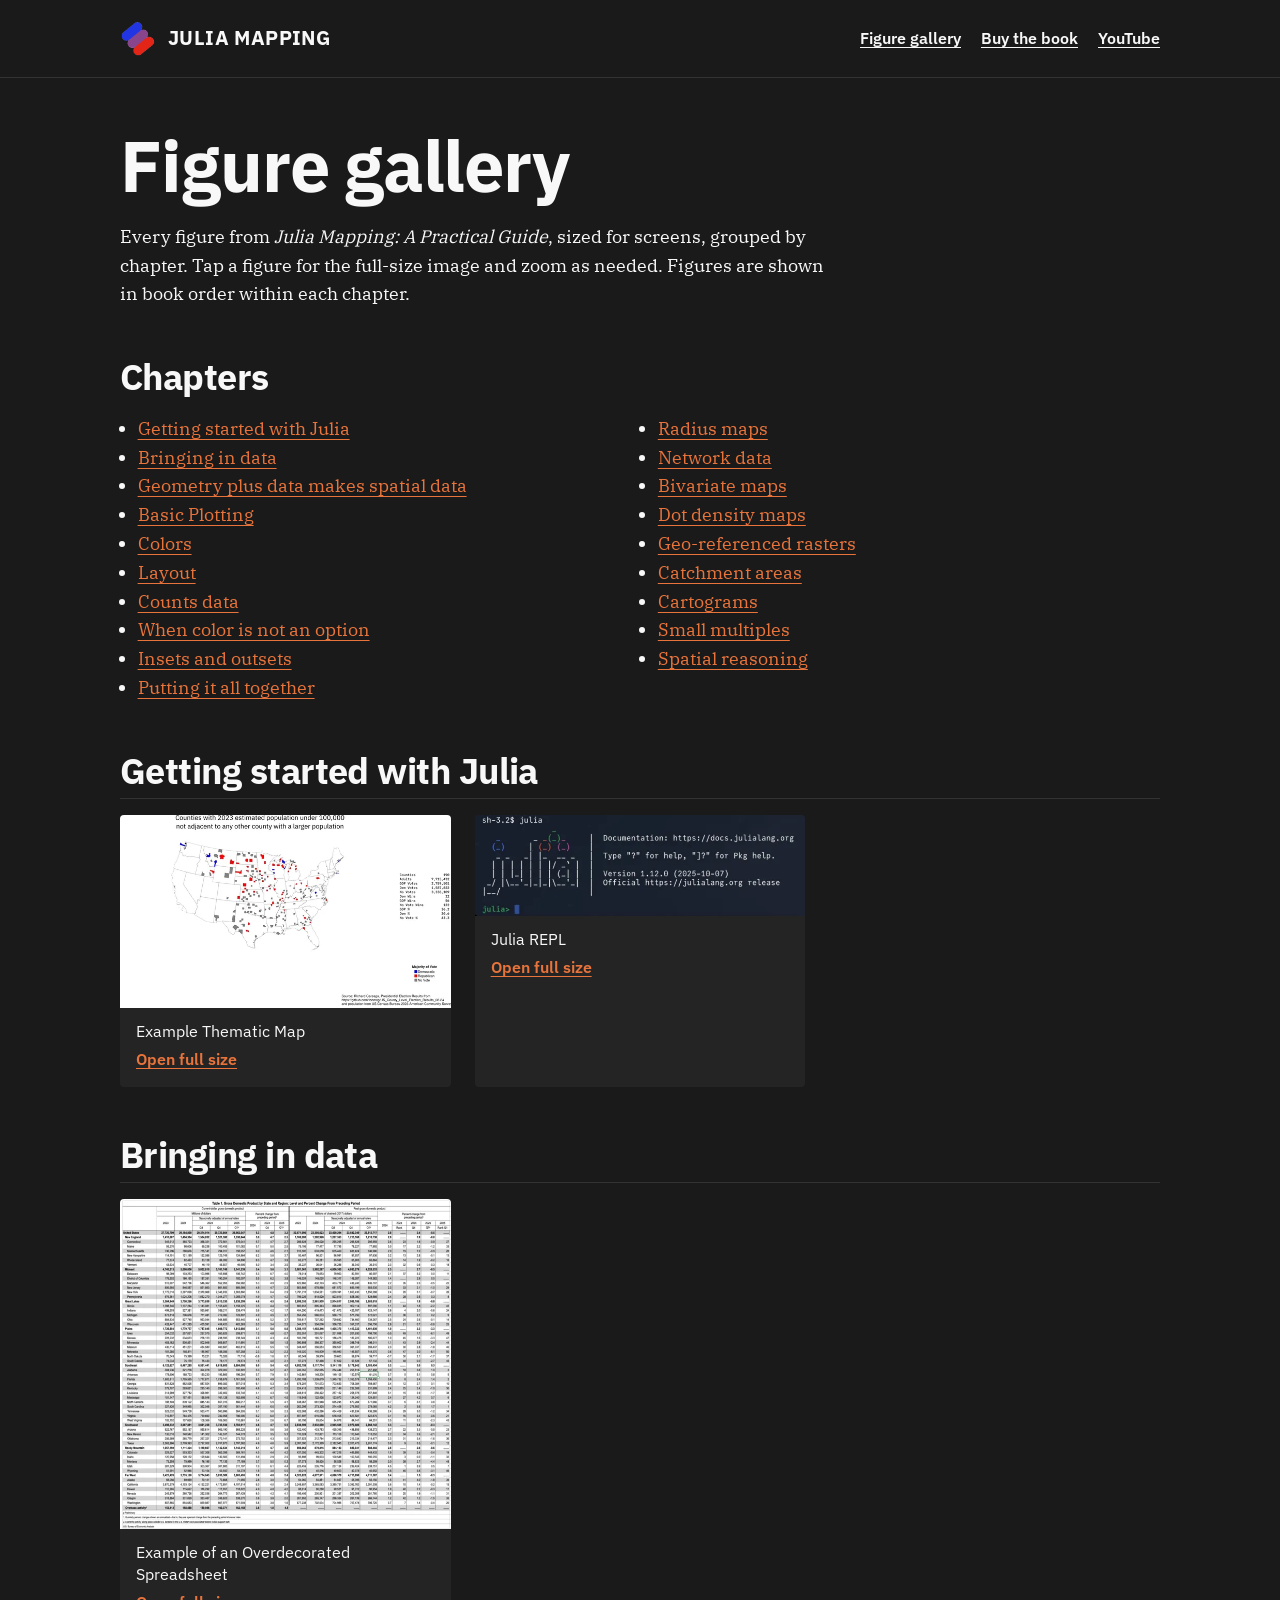
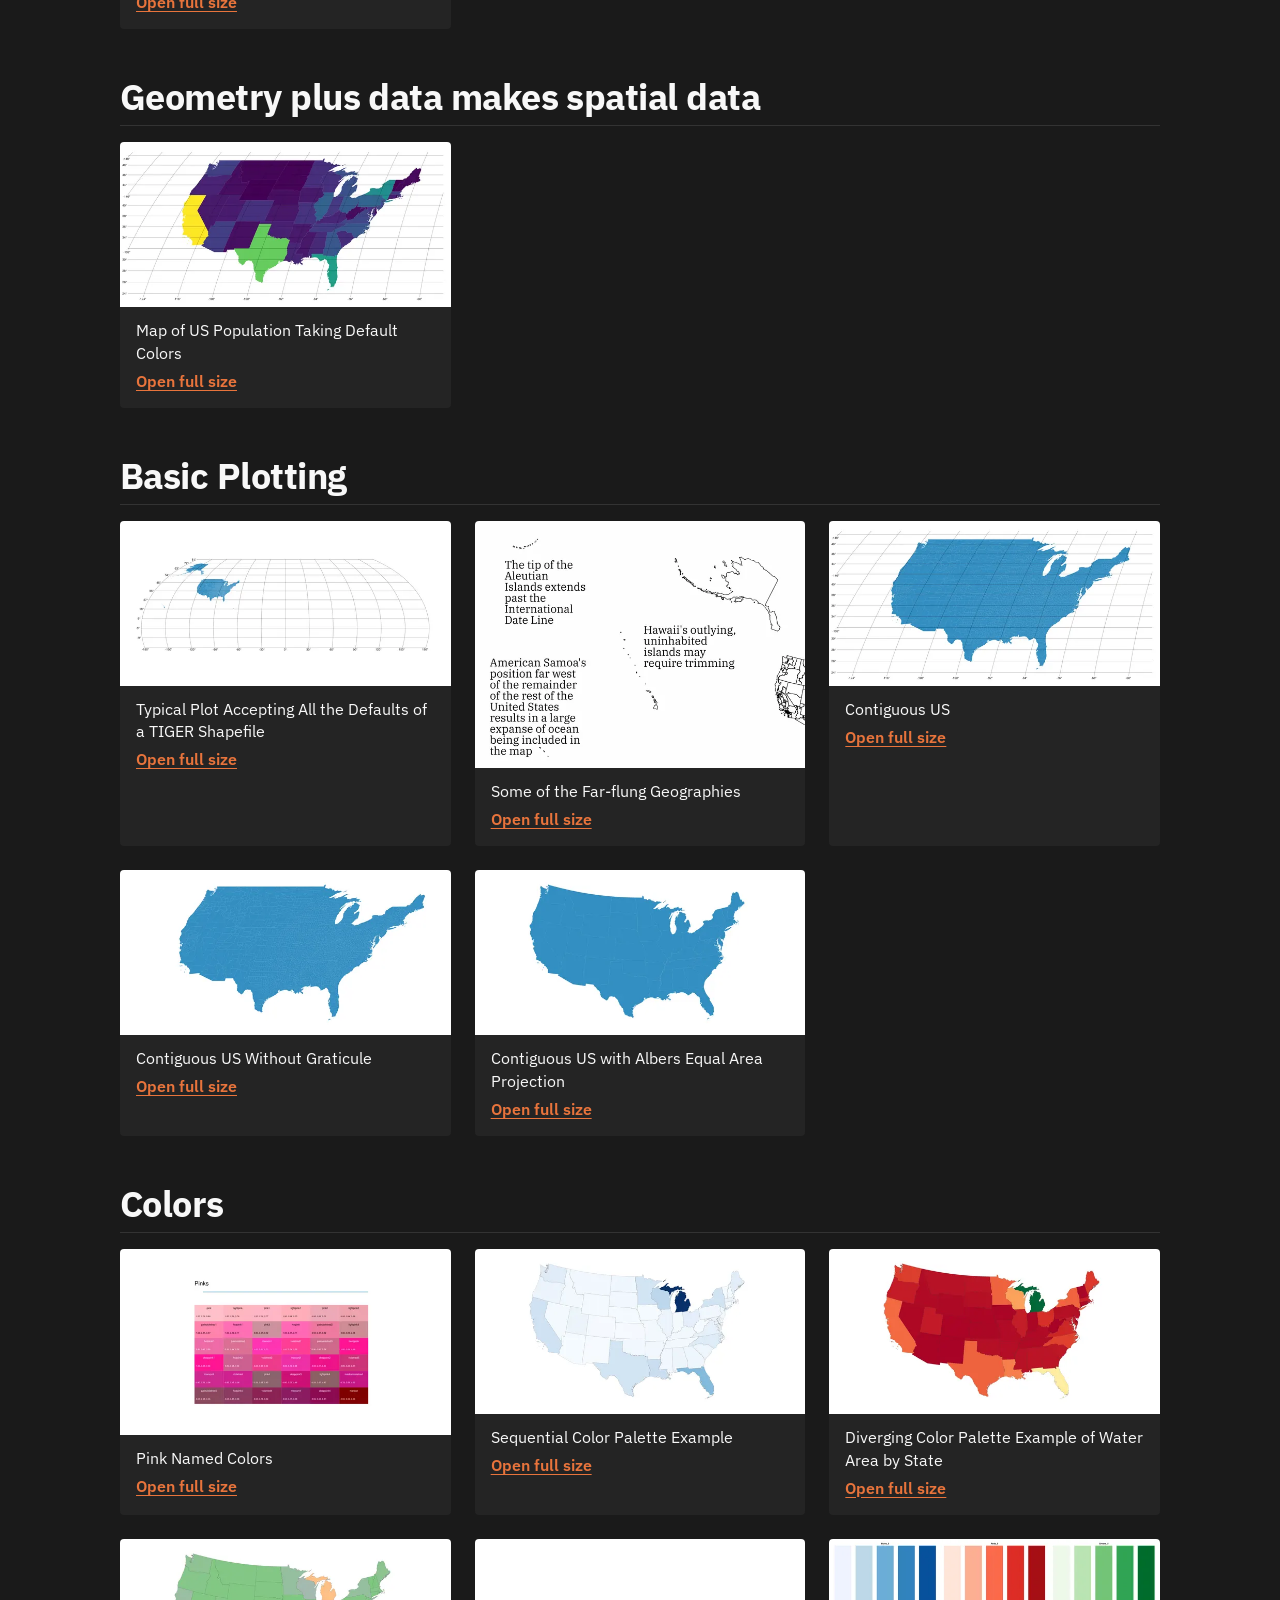
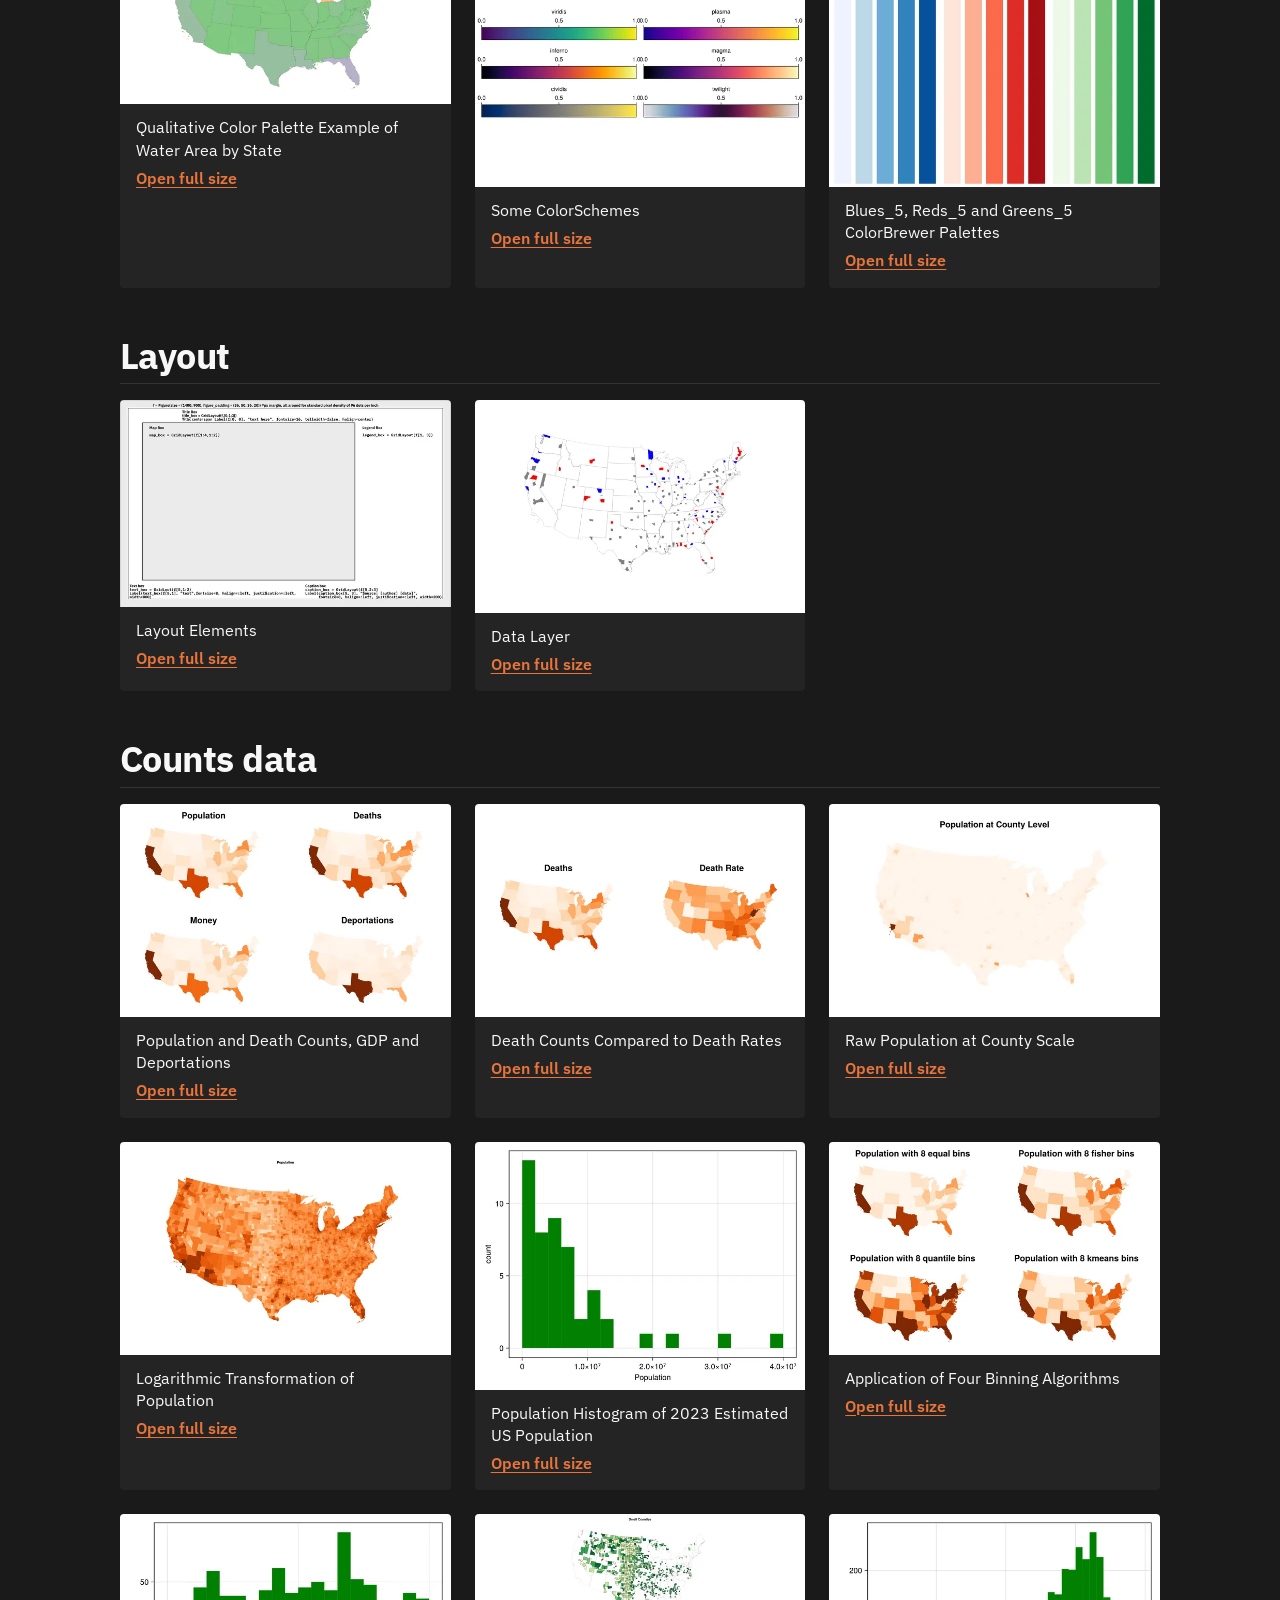
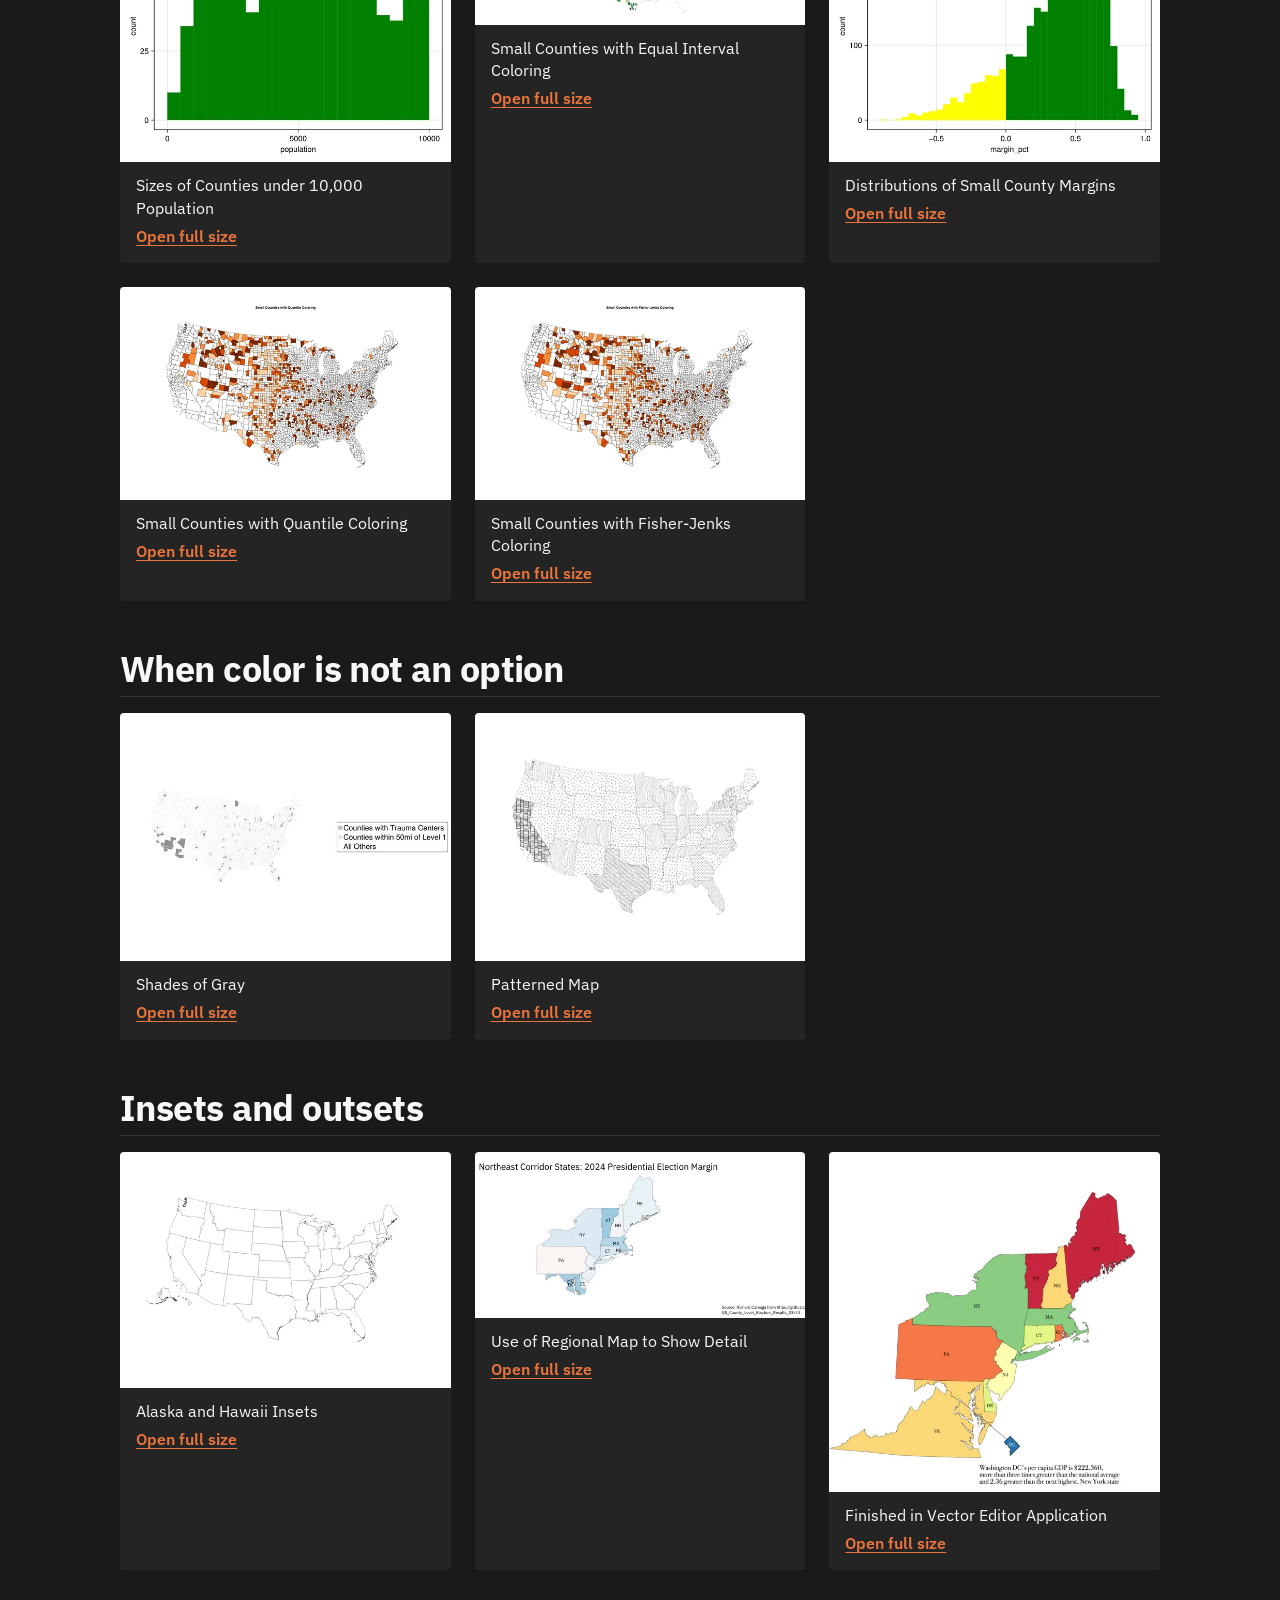
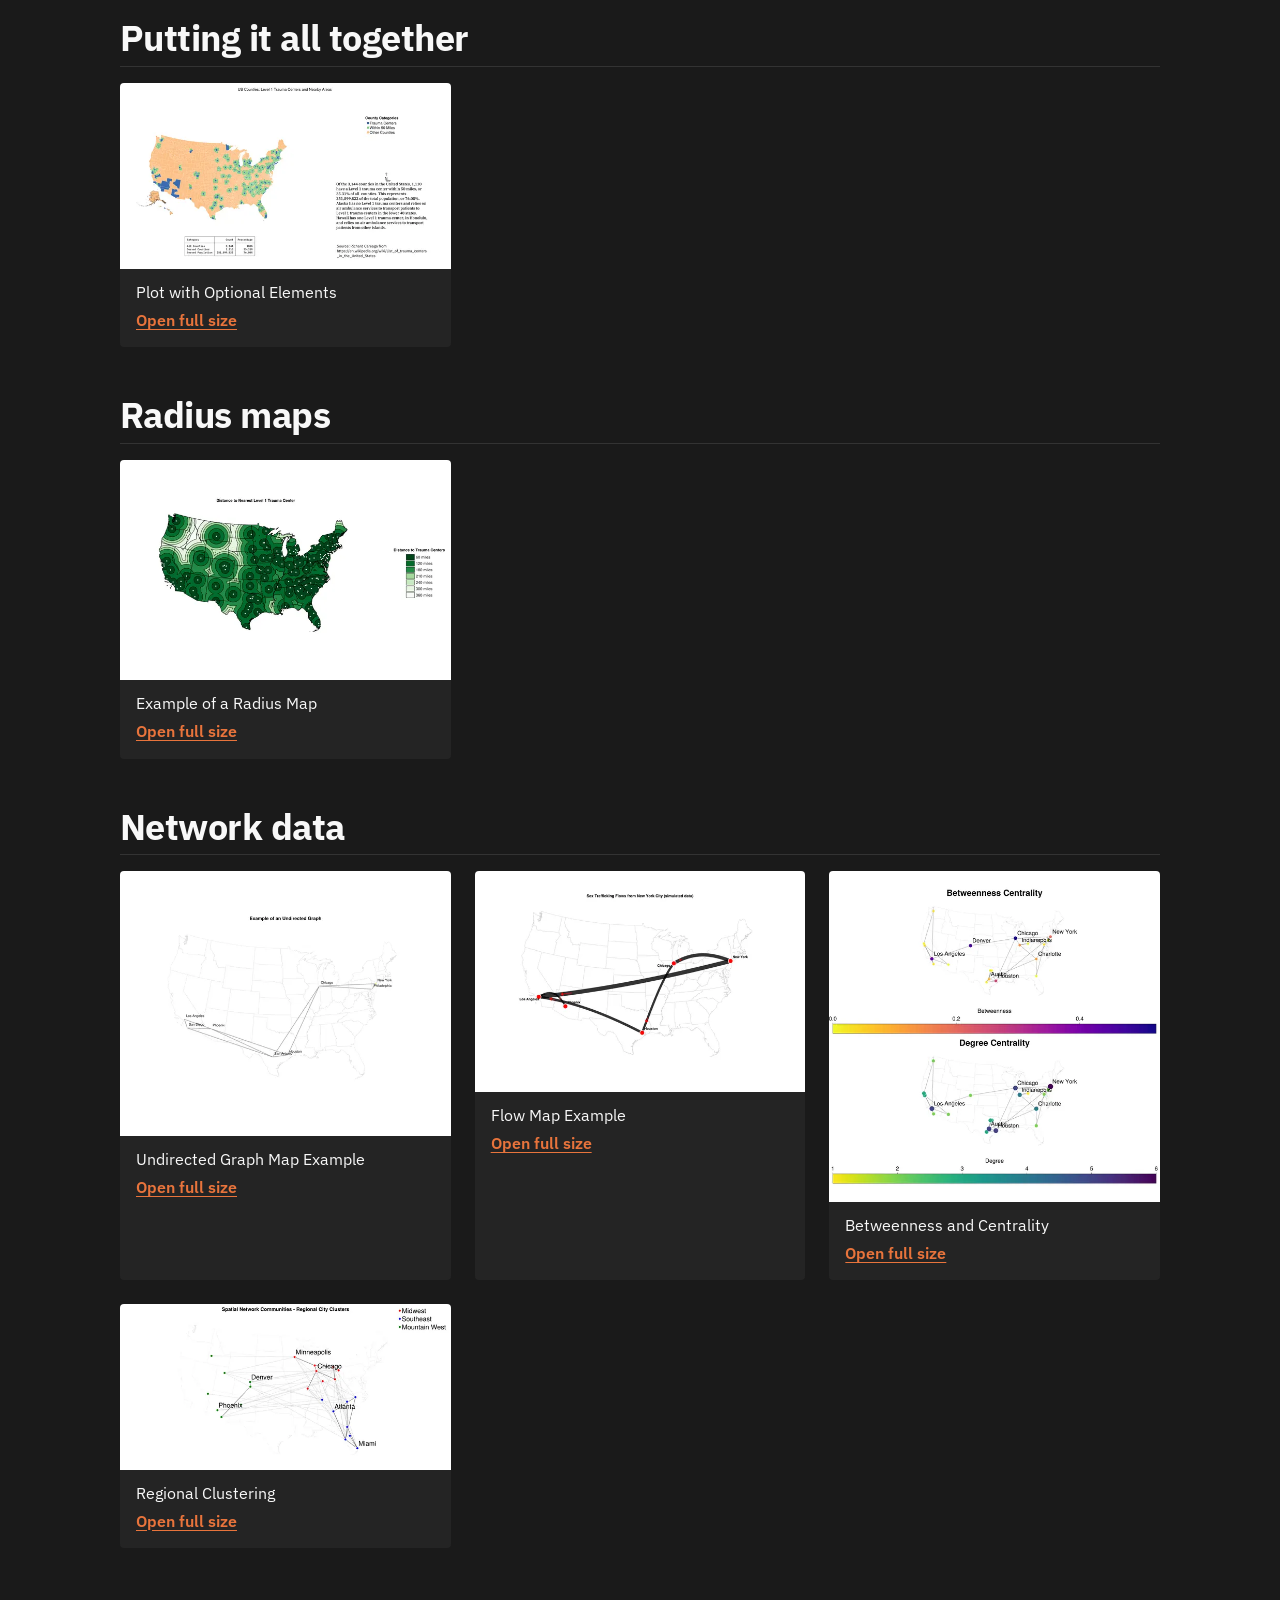
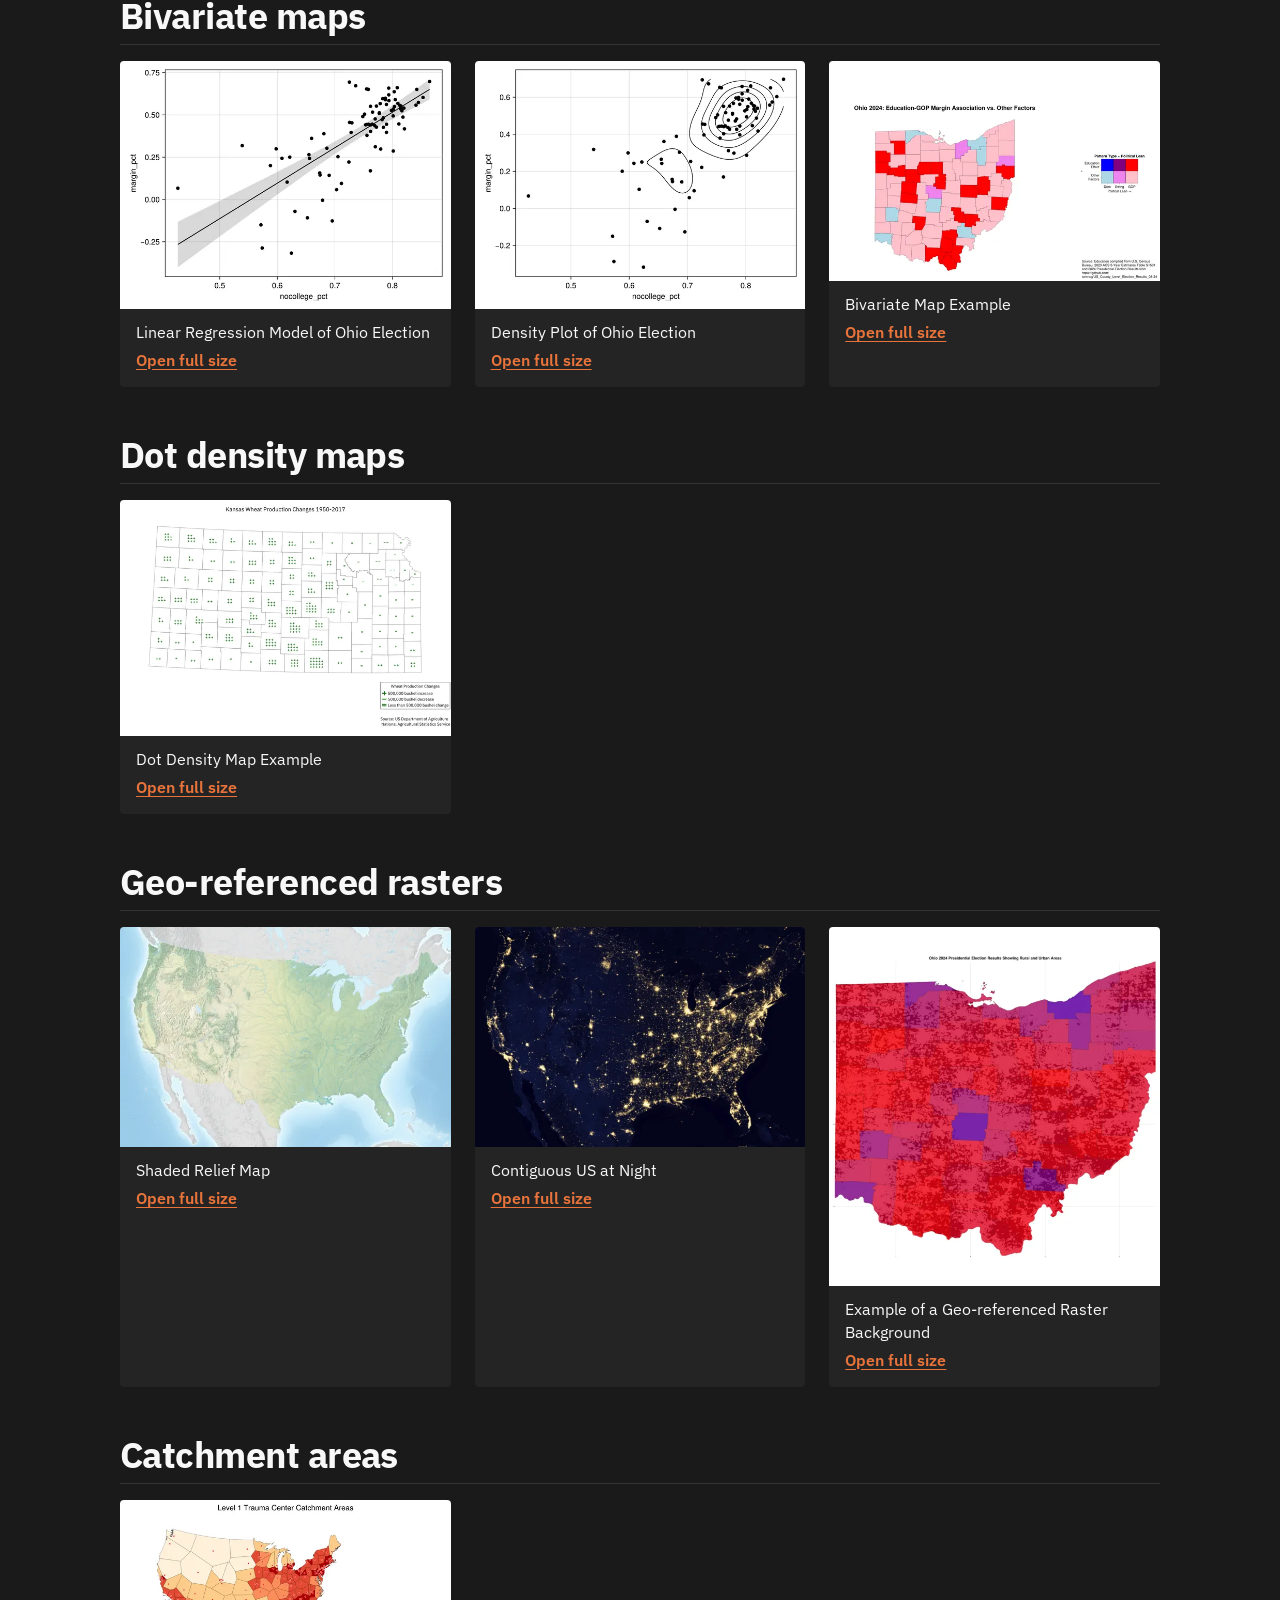
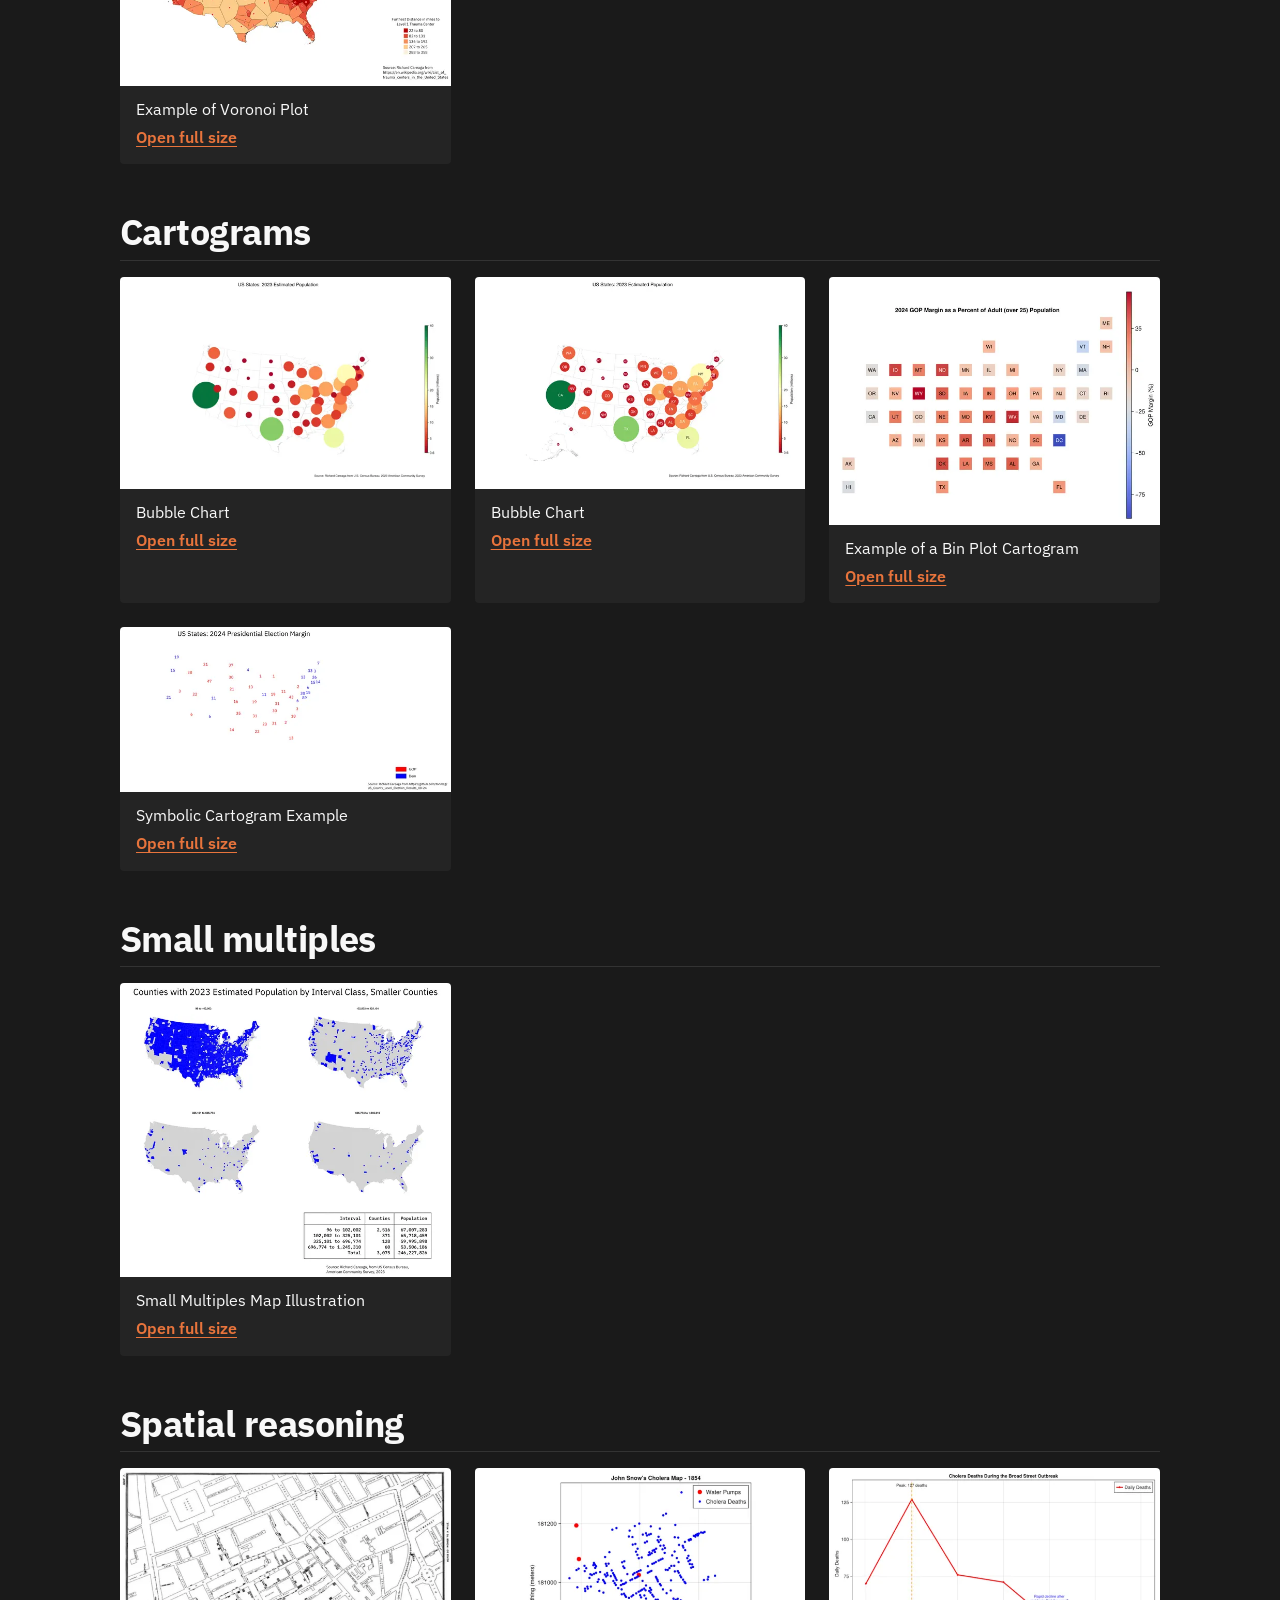
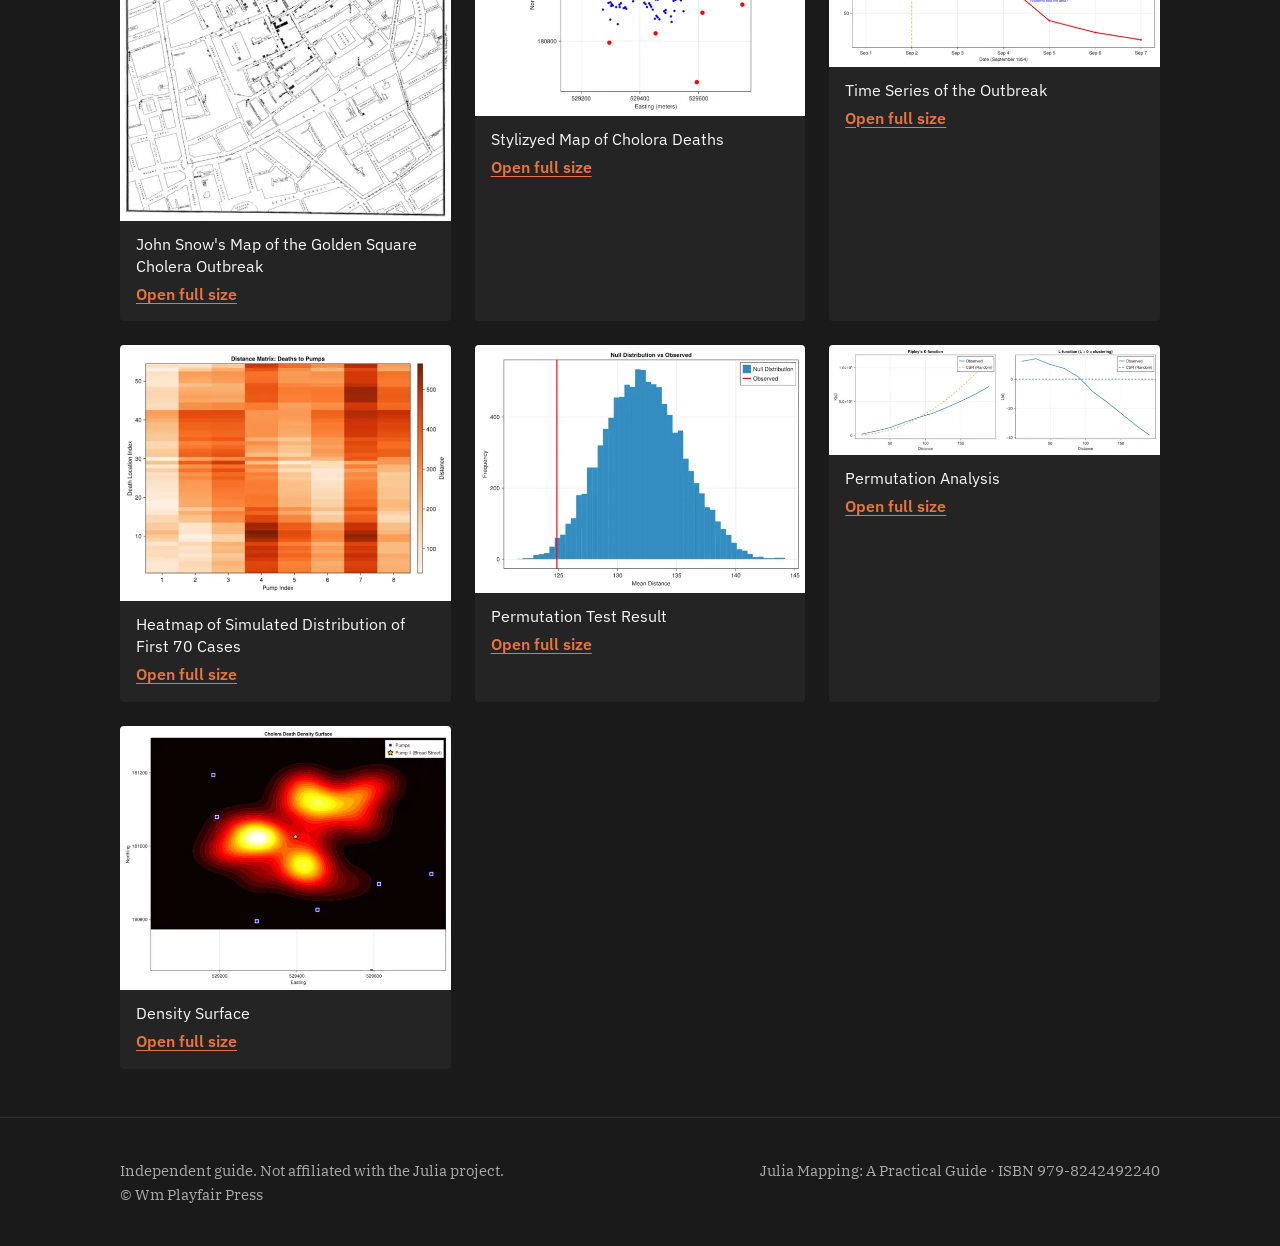
==== commit e9e3e8e2: "Add bubble chart to gallery" ====
--- a/gallery.html
+++ b/gallery.html
@@ -61,7 +61,8 @@
 <figcaption>Shaded Relief Map<a href="img/full/fig45.webp">Open full size</a></figcaption></figure></li><li><figure><a href="img/full/fig46.webp"><img src="img/thumb/fig46.webp" alt="Contiguous US at Night" loading="lazy" width="640" height="427"></a>
 <figcaption>Contiguous US at Night<a href="img/full/fig46.webp">Open full size</a></figcaption></figure></li><li><figure><a href="img/full/fig47.webp"><img src="img/thumb/fig47.webp" alt="Example of a Geo-referenced Raster Background" loading="lazy" width="640" height="696"></a>
 <figcaption>Example of a Geo-referenced Raster Background<a href="img/full/fig47.webp">Open full size</a></figcaption></figure></li></ul></section><section class="chapter" id="catchment-areas"><h2>Catchment areas</h2><ul class="grid"><li><figure><a href="img/full/fig48.webp"><img src="img/thumb/fig48.webp" alt="Example of Voronoi Plot" loading="lazy" width="640" height="360"></a>
-<figcaption>Example of Voronoi Plot<a href="img/full/fig48.webp">Open full size</a></figcaption></figure></li></ul></section><section class="chapter" id="cartograms"><h2>Cartograms</h2><ul class="grid"><li><figure><a href="img/full/fig49.webp"><img src="img/thumb/fig49.webp" alt="Bubble Chart" loading="lazy" width="640" height="412"></a>
+<figcaption>Example of Voronoi Plot<a href="img/full/fig48.webp">Open full size</a></figcaption></figure></li></ul></section><section class="chapter" id="cartograms"><h2>Cartograms</h2><ul class="grid"><li><figure><a href="img/full/bubble_chart.webp"><img src="img/thumb/bubble_chart.webp" alt="Bubble Chart" loading="lazy" width="640" height="411"></a>
+<figcaption>Bubble Chart<a href="img/full/bubble_chart.webp">Open full size</a></figcaption></figure></li><li><figure><a href="img/full/fig49.webp"><img src="img/thumb/fig49.webp" alt="Bubble Chart" loading="lazy" width="640" height="412"></a>
 <figcaption>Bubble Chart<a href="img/full/fig49.webp">Open full size</a></figcaption></figure></li><li><figure><a href="img/full/fig50.webp"><img src="img/thumb/fig50.webp" alt="Example of a Bin Plot Cartogram" loading="lazy" width="640" height="480"></a>
 <figcaption>Example of a Bin Plot Cartogram<a href="img/full/fig50.webp">Open full size</a></figcaption></figure></li><li><figure><a href="img/full/fig51.webp"><img src="img/thumb/fig51.webp" alt="Symbolic Cartogram Example" loading="lazy" width="640" height="320"></a>
 <figcaption>Symbolic Cartogram Example<a href="img/full/fig51.webp">Open full size</a></figcaption></figure></li></ul></section><section class="chapter" id="small-multiples"><h2>Small multiples</h2><ul class="grid"><li><figure><a href="img/full/fig52.webp"><img src="img/thumb/fig52.webp" alt="Small Multiples Map Illustration" loading="lazy" width="640" height="569"></a>
